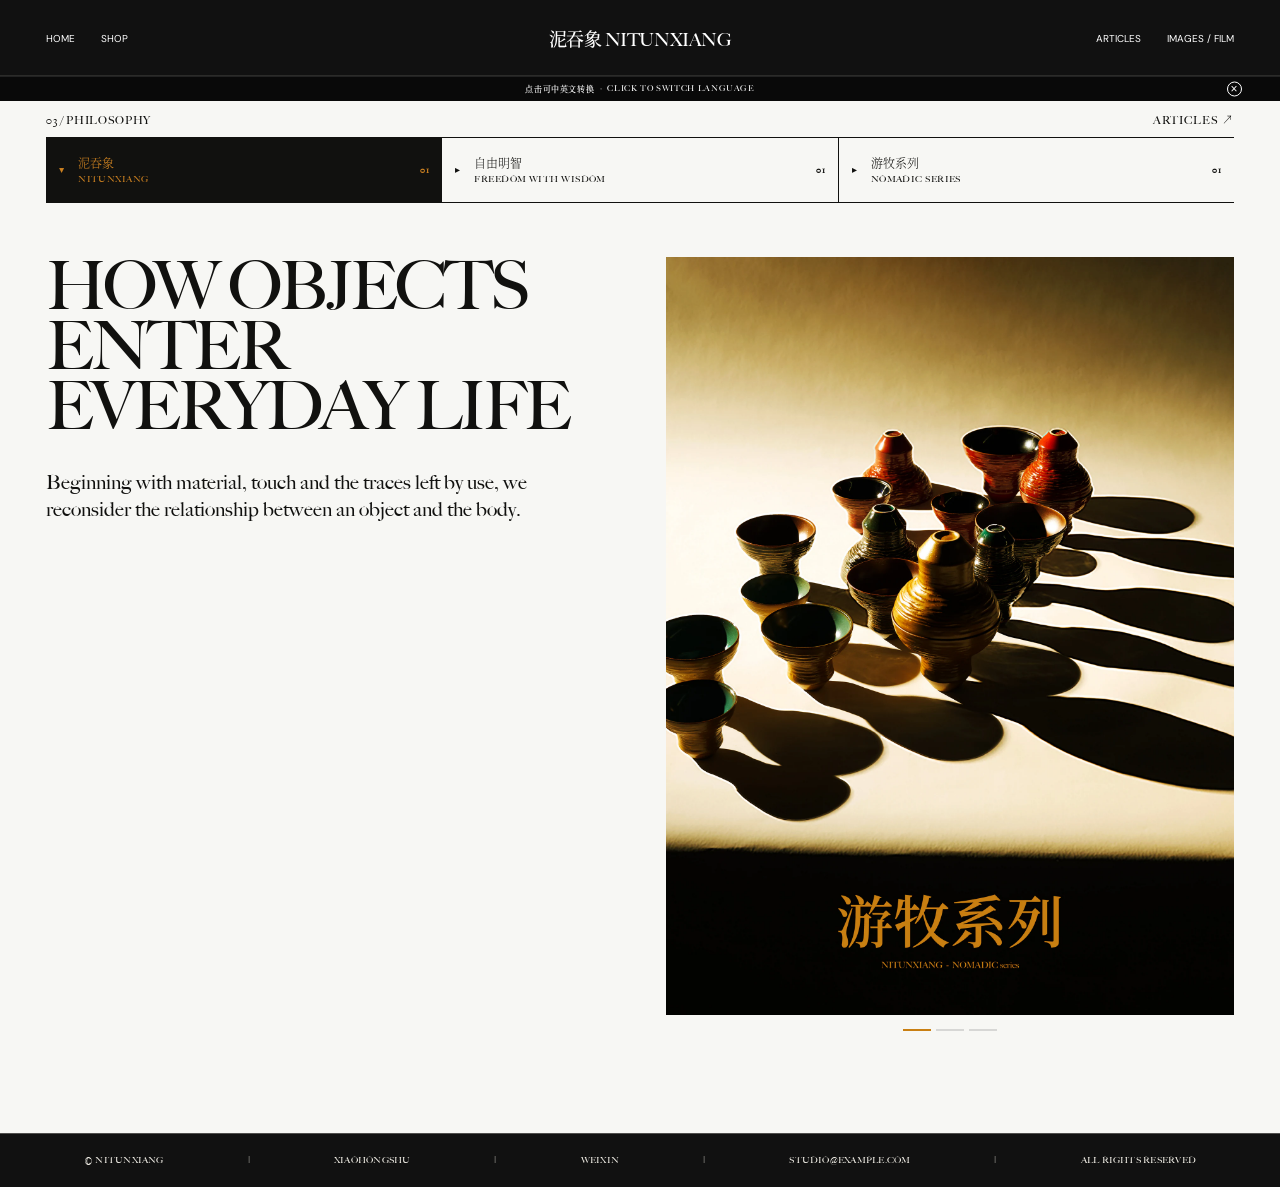
==== article-detail.html @ 3368103d "Restore mobile article content margins" ====
<!doctype html>
<html lang="en">
<head>
  <meta charset="utf-8">
  <meta name="viewport" content="width=device-width, initial-scale=1">
  <title>HOW OBJECTS ENTER EVERYDAY LIFE — NITUNXIANG</title>
  <link rel="stylesheet" href="editorial-pages.css?v=28">
  <link rel="stylesheet" href="brand-theme.css?v=70">
  <link rel="stylesheet" href="article-detail.css?v=40">
  <link rel="stylesheet" href="article-detail-editor.css?v=2">
  <link rel="stylesheet" href="brand-cursor.css?v=3">
  <link rel="stylesheet" href="public-site.css?v=6" />
</head>
<body class="editorial-page article-detail-page">
  <header class="editorial-header">
    <nav><a href="index.html">Home</a><a href="catalog.html">Shop</a><a class="mobile-articles-return" href="articles.html"><i aria-hidden="true">↖</i><span>Articles</span></a></nav>
    <a class="editorial-logo" href="index.html">泥吞象 NITUNXIANG</a>
    <nav class="header-right"><a class="active" href="articles.html">Articles</a><a href="media.html">Images / Film</a></nav>
  </header>

  <main>
    <article class="detail-article">
      <header class="detail-hero">
        <div class="detail-hierarchy"><span data-article-editable="hierarchy" data-bi-en="03 / PHILOSOPHY" data-bi-zh="03 / 品牌哲学">03 / PHILOSOPHY</span><a class="detail-articles-link" href="articles.html"><span>ARTICLES</span><i aria-hidden="true">↗</i></a></div>
        <nav class="detail-categories" aria-label="文章栏目">
          <a class="detail-category-link" data-detail-category="nitunxiang" href="articles.html?category=nitunxiang"><span>泥吞象</span><i>NITUNXIANG</i><b>01</b></a>
          <a class="detail-category-link" data-detail-category="freedom" href="articles.html?category=freedom"><span>自由明智</span><i>FREEDOM WITH WISDOM</i><b>01</b></a>
          <a class="detail-category-link" data-detail-category="nomadic" href="articles.html?category=nomadic"><span>游牧系列</span><i>NOMADIC SERIES</i><b>01</b></a>
        </nav>
        <div class="detail-category-results" data-detail-category-results hidden></div>
        <div class="detail-title-block">
          <h1 data-article-title data-article-editable="title" data-bi-en="HOW OBJECTS ENTER EVERYDAY LIFE" data-bi-zh="器物如何进入日常">HOW OBJECTS ENTER EVERYDAY LIFE</h1>
          <div class="detail-introduction">
            <p data-article-dek data-article-editable="summary" data-bi-en="An inquiry into material, touch and the quiet relationship between an object and the body." data-bi-zh="从材料、触感与使用留下的痕迹出发，重新理解器物与身体之间安静而持久的关系。">An inquiry into material, touch and the quiet relationship between an object and the body.</p>
          </div>
        </div>
        <figure class="detail-cover is-loading" data-article-gallery>
          <div class="detail-gallery-viewport">
            <div class="detail-gallery-track">
              <img data-gallery-slide src="assets/catalog/product-1.webp" alt="泥吞象作品图一">
              <img data-gallery-slide src="assets/catalog/product-2.webp" alt="泥吞象作品图二">
              <img data-gallery-slide src="assets/catalog/product-3.webp" alt="泥吞象作品图三">
            </div>
          </div>
          <figcaption><div class="gallery-edit-actions"><button class="gallery-replace" type="button" data-gallery-replace data-bi-en="REPLACE IMAGE" data-bi-zh="替换图片">REPLACE IMAGE</button><button class="gallery-save" type="button" data-gallery-save disabled>SAVE IMAGE</button></div><div class="gallery-pagination" aria-label="图片切换"><button class="is-active" type="button" data-gallery-index="0" aria-label="第 1 张"></button><button type="button" data-gallery-index="1" aria-label="第 2 张"></button><button type="button" data-gallery-index="2" aria-label="第 3 张"></button></div></figcaption>
          <input class="gallery-picker" type="file" accept="image/*" data-gallery-picker>
        </figure>
      </header>
    </article>
  </main>
  <div class="detail-footer-spacer" aria-hidden="true" style="display:block;width:100%;height:80px;min-height:80px;flex:0 0 80px;background:var(--paper,#f7f7f4)"></div>
  <footer class="site-footer" id="contact"><div class="footer-bottom footer-bar"><span>© NITUNXIANG</span><i aria-hidden="true">|</i><a href="#">Xiaohongshu</a><i aria-hidden="true">|</i><a href="#">Weixin</a><i aria-hidden="true">|</i><a href="mailto:studio@example.com">studio@example.com</a><i aria-hidden="true">|</i><span>ALL RIGHTS RESERVED</span></div></footer>
  <div class="ntx-custom-cursor" aria-hidden="true"><img src="assets/ntx-logo-pointer.svg" alt=""></div>
  <script src="article-data.js?v=6"></script><script src="article-detail.js?v=22"></script><script src="article-detail-editor.js?v=17"></script><script src="content-bilingual.js?v=4"></script><script src="mobile-nav-feedback.js?v=3"></script>
  <script src="brand-cursor.js?v=2"></script>
  <script src="global-footer.js?v=1"></script>
</body>
</html>
---- editorial-pages.css ----
@import url('https://fonts.googleapis.com/css2?family=DM+Sans:wght@300;400;500&family=Instrument+Serif:ital@0;1&display=swap');
@font-face{font-family:"Adobe Caslon Pro Local";src:url("assets/fonts/ACaslonPro-Regular.otf") format("opentype");font-weight:400;font-display:swap}
:root{--ink:#11110f;--paper:#f1efe9;--line:rgba(17,17,15,.22);--pad:clamp(20px,4vw,68px)}
*{box-sizing:border-box}html{scroll-behavior:smooth}body{margin:0;background:var(--paper);color:var(--ink);font-family:"DM Sans",Arial,"PingFang SC",sans-serif;font-size:12px;font-weight:300}a{color:inherit;text-decoration:none}img,video{display:block;width:100%;height:100%;object-fit:cover}
.editorial-header{height:82px;padding:0 var(--pad);display:grid;grid-template-columns:1fr auto 1fr;align-items:center;border-bottom:1px solid var(--line);position:sticky;top:0;z-index:20;background:rgba(241,239,233,.94);backdrop-filter:blur(12px)}.editorial-header nav{display:flex;gap:25px;text-transform:uppercase;font-size:10px}.editorial-logo{font-size:18px;font-weight:500;letter-spacing:-.04em}.header-right{justify-self:end}.editorial-header .active{border-bottom:1px solid;padding-bottom:4px}
.page-intro{padding:90px var(--pad) 80px;display:grid;grid-template-columns:1fr 3fr 1fr;align-items:end;border-bottom:1px solid var(--line)}.page-intro .index,.page-intro .note{text-transform:uppercase;font-size:9px;line-height:1.6}.page-intro h1{font-family:"Adobe Caslon Pro Local","Instrument Serif",serif;font-size:clamp(72px,12vw,190px);font-weight:400;letter-spacing:-.055em;line-height:.72;margin:0;text-align:center}.page-intro .note{text-align:right}
.article-feature{padding:70px var(--pad) 120px;display:grid;grid-template-columns:1.55fr .75fr;gap:clamp(35px,7vw,120px);align-items:start}.article-feature figure{margin:0;aspect-ratio:1.35;overflow:hidden}.article-feature img{filter:saturate(.72)}.feature-copy{padding-top:8vh}.article-meta,.story-meta{display:flex;justify-content:space-between;text-transform:uppercase;font-size:9px;border-top:1px solid;padding-top:12px}.feature-copy h2,.story-copy h2{font-family:"Instrument Serif",Georgia,serif;font-size:clamp(44px,5vw,80px);font-weight:400;line-height:.9;letter-spacing:-.035em;margin:55px 0 30px}.feature-copy>p,.story-copy>p{font-size:14px;line-height:1.85;color:#55534e}.read-link{display:inline-block;margin-top:30px;text-transform:uppercase;font-size:9px;border-bottom:1px solid;padding-bottom:6px}.article-list{padding:0 var(--pad) 150px}.story{display:grid;grid-template-columns:.8fr 1.2fr;gap:clamp(30px,8vw,140px);padding:70px 0;border-top:1px solid var(--line)}.story:nth-child(even){grid-template-columns:1.2fr .8fr}.story:nth-child(even) figure{order:2}.story figure{margin:0;aspect-ratio:4/3;overflow:hidden}.story-copy{align-self:center}.story-copy h2{font-size:clamp(38px,4vw,66px);margin:38px 0 22px}
.media-intro{padding-bottom:60px}.media-toolbar{padding:18px var(--pad);display:flex;justify-content:space-between;border-bottom:1px solid var(--line);text-transform:uppercase;font-size:9px}.media-grid{padding:45px var(--pad) 130px;display:grid;grid-template-columns:repeat(4,1fr);gap:60px 16px}.media-card{margin:0}.media-frame{aspect-ratio:3/4;background:#d9d6ce;overflow:hidden;position:relative}.media-card img,.media-card video{transition:transform .7s,filter .5s}.media-card:hover img,.media-card:hover video{transform:scale(1.015)}.media-card figcaption{display:flex;justify-content:space-between;padding-top:10px;text-transform:uppercase;font-size:9px}.video-tag{position:absolute;top:10px;right:10px;background:rgba(241,239,233,.9);padding:6px 8px;font-size:8px;text-transform:uppercase;pointer-events:none}
.editorial-footer{border-top:1px solid var(--line);padding:28px var(--pad);display:grid;grid-template-columns:1fr auto 1fr;text-transform:uppercase;font-size:9px}.editorial-footer span:last-child{text-align:right}
@media(max-width:850px){.editorial-header{height:68px;grid-template-columns:1fr auto}.editorial-header nav:first-child{display:none}.editorial-logo{grid-column:1}.header-right{grid-column:2;gap:14px!important}.page-intro{padding-top:65px;grid-template-columns:1fr}.page-intro h1{text-align:left;font-size:22vw;margin:45px 0}.page-intro .note{text-align:left}.article-feature,.story,.story:nth-child(even){grid-template-columns:1fr}.article-feature{padding-top:35px}.feature-copy{padding-top:10px}.story:nth-child(even) figure{order:0}.media-grid{grid-template-columns:repeat(2,1fr);gap:42px 12px}.editorial-footer{grid-template-columns:1fr 1fr}.editorial-footer a{display:none}}
@media(max-width:520px){.header-right a:first-child{display:none}.media-grid{grid-template-columns:1fr 1fr}.article-feature figure,.story figure{aspect-ratio:3/4}.page-intro{padding-bottom:45px}}

/* ARTICLES archive: date / portrait image / article information. */
.articles-page .page-intro{padding-top:85px;padding-bottom:97px;align-items:center}
.articles-page .page-intro{border-bottom:0!important}
.articles-page .page-intro h1{transform:none}
@media(min-width:761px){.articles-page .page-intro>*{transform:translateY(-12px)}}
.articles-page .article-archive{padding:0 var(--pad) 140px}
.articles-page .article-categories{display:grid;grid-template-columns:repeat(3,minmax(0,1fr));gap:1px;margin:0;border-top:1px solid var(--ink);border-bottom:1px solid var(--ink);background:var(--ink)}
.articles-page .category-tab{position:relative;min-height:64px;padding:9px 12px 9px 32px;border:0;background:var(--paper);color:var(--ink);display:grid;grid-template-columns:minmax(0,1fr) auto;grid-template-rows:auto auto;align-content:center;gap:4px 10px;text-align:left;cursor:pointer;transition:background .32s cubic-bezier(.2,.75,.2,1),color .24s ease;font-family:"NTX Source Han","DM Sans","PingFang SC",sans-serif}
.articles-page .category-tab:before{content:"▸";position:absolute;left:13px;top:50%;font:400 9px/1 Arial,sans-serif;transform:translateY(-50%);transition:transform .22s ease}
.articles-page .category-tab span{grid-column:1;grid-row:1;font-size:12px;font-weight:400;white-space:nowrap}
.articles-page .category-tab i{grid-column:1;grid-row:2;font:400 8px/1.2 "DM Sans",sans-serif;font-style:normal;letter-spacing:.05em;text-align:left}
.articles-page .category-tab b{grid-column:2;grid-row:1/3;align-self:center;font:400 8px/1 "DM Sans",sans-serif;letter-spacing:.08em}
.articles-page .category-tab:hover,.articles-page .category-tab:focus-visible{color:#c97f12}
.articles-page .category-tab.is-active{background:var(--ink);color:#c97f12}
.articles-page .category-tab.is-active:before{transform:translateY(-50%) rotate(90deg)}
.articles-page .nomadic-subcategories{display:grid;grid-template-columns:repeat(3,minmax(0,1fr));gap:1px;border-bottom:1px solid var(--ink);background:var(--ink)}
.articles-page .nomadic-subcategories[hidden]{display:none}
.articles-page .nomadic-subcategories button{min-height:38px;padding:0 12px;border:0;background:var(--paper);color:var(--ink);font:400 10px/1.2 "NTX Source Han","PingFang SC",serif;cursor:pointer;transition:background .32s cubic-bezier(.2,.75,.2,1),color .24s ease}
.articles-page .nomadic-subcategories button:hover{color:#c97f12}
.articles-page .nomadic-subcategories button.is-active{background:var(--ink);color:#c97f12}
.articles-page .category-tab:focus-visible{outline:1px solid #c97f12;outline-offset:-3px}
.articles-page .category-results>[hidden]{display:none!important}
.articles-page .category-results{transition:opacity .28s ease,transform .32s cubic-bezier(.2,.75,.2,1)}
.articles-page .category-results.is-switching{opacity:0;transform:none}
.articles-page .article-month+.article-month{margin-top:48px}
.articles-page .month-heading{display:flex;align-items:flex-end;height:52px;border-bottom:2px solid var(--ink)}
.articles-page .month-heading h2{min-width:142px;margin:0;padding:11px 16px 10px;background:var(--ink);color:var(--paper);font:400 11px/1 "DM Sans","PingFang SC",sans-serif;letter-spacing:.08em;text-transform:uppercase}
.articles-page .article-row{display:grid;grid-template-columns:54px minmax(130px,180px) minmax(0,1fr) 28px;gap:clamp(22px,3vw,48px);align-items:start;padding:28px 0;border-top:0;border-bottom:1px solid var(--line)}
.articles-page .article-row:nth-child(even){grid-template-columns:54px minmax(130px,180px) minmax(0,1fr) 28px}
.articles-page .article-row:nth-child(even) figure{order:initial}
.articles-page .article-date{padding-top:4px;text-align:center;text-transform:uppercase}
.articles-page .article-date span{display:block;margin-bottom:4px;font-size:8px;letter-spacing:.1em}
.articles-page .article-date strong{font-family:"NTX Big Caslon","NTX Source Han",Georgia,serif;font-size:38px;font-weight:400;line-height:.9}
.articles-page .article-row figure{margin:0;width:100%;aspect-ratio:3/4;overflow:hidden;background:#dedbd3}
.articles-page .article-row img{filter:none;transition:transform .6s ease}
.articles-page .article-row:hover img{transform:scale(1.015)}
.articles-page .story-copy{align-self:start;padding-top:3px}
.articles-page .story-meta{justify-content:flex-start;gap:18px;padding:0;border:0;color:#6e6c66}
.articles-page .story-copy h2{margin:12px 0 10px;font-size:clamp(28px,3.35vw,52px);line-height:.9;white-space:nowrap;overflow:hidden;text-overflow:ellipsis}
.articles-page .story-copy h2[data-bi-language="zh"],.articles-page .story-copy h2[lang="zh-CN"]{line-height:1.1;padding:.12em 0 .08em}
.articles-page .story-copy>p{max-width:720px;margin:0;color:#55534e;font-size:12px;line-height:1.55;display:-webkit-box;-webkit-box-orient:vertical;-webkit-line-clamp:2;overflow:hidden}
.articles-page .article-tags{display:flex;flex-wrap:wrap;gap:6px;margin-top:16px}
.articles-page .article-tags span{padding:5px 8px 4px;border:1px solid var(--line);font-size:8px;line-height:1;text-transform:uppercase}
.articles-page .row-arrow{font-size:25px;font-weight:300;line-height:1;color:var(--ink);transition:transform .25s,color .25s}
.articles-page .article-row:hover .row-arrow{color:#c97f12;transform:translate(3px,-3px)}
@media(max-width:850px){
  .articles-page .article-archive{padding:0 0 90px}
  .articles-page .article-categories{grid-template-columns:repeat(3,minmax(0,1fr))}
  .articles-page .category-tab{min-height:66px;padding:8px 7px 8px 24px;grid-template-columns:minmax(0,1fr) auto;grid-template-rows:auto auto;gap:4px 5px}
  .articles-page .category-tab:before{left:10px}
  .articles-page .category-tab span{font-size:11px}
  .articles-page .category-tab i{font-size:7px;white-space:normal}
  .articles-page .nomadic-subcategories button{min-height:40px;padding:0 5px;font-size:9px;-webkit-tap-highlight-color:transparent;touch-action:manipulation}
  .articles-page .article-month+.article-month{margin-top:36px}
  .articles-page .month-heading{height:46px}
  .articles-page .month-heading h2{min-width:116px;padding-left:12px}
  .articles-page .article-row,.articles-page .article-row:nth-child(even){grid-template-columns:42px minmax(0,1fr) 24px;gap:14px;padding:22px 0}
  .articles-page .article-date{grid-column:1;grid-row:1/3}
  .articles-page .article-date strong{font-size:31px}
  .articles-page .article-row figure,.articles-page .article-row:nth-child(even) figure{grid-column:2;grid-row:1;order:initial;aspect-ratio:3/4}
  .articles-page .story-copy{grid-column:2;grid-row:2;padding-top:0}
  .articles-page .row-arrow{grid-column:3;grid-row:1;font-size:22px}
  .articles-page .story-copy h2{white-space:normal;font-size:clamp(29px,9vw,48px);margin-top:12px}
  .articles-page .story-copy>p{-webkit-line-clamp:3}
}
@media(max-width:760px){.articles-page .page-intro{padding-bottom:42px!important}.articles-page .page-intro h1{transform:translateY(-6px)}}
@media(max-width:760px){
  .articles-page .article-archive{transform:translateY(-1px)}
  .articles-page .article-categories{width:auto;margin-left:3px;margin-right:3px;gap:0;background:transparent}
  .articles-page .nomadic-subcategories{width:auto;margin-left:3px;margin-right:3px;gap:0;background:transparent}
  .articles-page .nomadic-subcategories button+button{border-left:1px solid var(--ink)}
  .articles-page .category-tab+.category-tab{border-left:1px solid var(--ink)}
  .articles-page .category-tab{-webkit-tap-highlight-color:transparent;touch-action:manipulation}
  .articles-page .category-results,.articles-page .category-results.is-switching{opacity:1;transform:none;transition:none}
}
@media(prefers-reduced-motion:reduce){.articles-page .category-results{transition:none}.articles-page .category-results.is-switching{transform:none}}
.articles-page :is(.story-copy h2,.story-copy>p,.story-meta span,.article-tags span){white-space:pre-line}
.articles-page .article-list-gallery{position:relative}.articles-page .list-gallery-viewport{width:100%;height:100%;overflow:hidden}.articles-page .list-gallery-track{display:flex;width:100%;height:100%;transition:transform .5s cubic-bezier(.2,.72,.2,1)}.articles-page .list-gallery-track img{flex:0 0 100%;width:100%;height:100%;object-fit:cover;transform:none!important}.articles-page .article-row:hover .list-gallery-track img{transform:none!important}.articles-page .list-gallery-controls{position:absolute;z-index:3;right:0;bottom:0;left:0;display:grid;grid-template-columns:1fr auto 1fr;align-items:center;padding:22px 9px 8px;background:linear-gradient(transparent,rgba(0,0,0,.42));color:#fff;font:8px/1 Arial,sans-serif}.articles-page .list-gallery-controls>button{justify-self:start;padding:0;border:0;background:none;color:#fff;font:inherit}.articles-page .list-gallery-controls>span{justify-self:end}.articles-page .list-gallery-controls>div{display:flex;gap:4px}.articles-page .list-gallery-controls>div button{position:relative;width:20px;height:12px;padding:0;border:0;background:none;color:rgba(255,255,255,.5)}.articles-page .list-gallery-controls>div button:after{content:"";position:absolute;left:0;right:0;top:50%;border-top:1px solid currentColor}.articles-page .list-gallery-controls>div button.is-active{color:#c97f12}.articles-page .list-gallery-controls>div button.is-active:after{border-top-width:2px}
@media(min-width:851px){.articles-page .list-gallery-controls>button,.articles-page .list-gallery-controls>span{display:none}.articles-page .list-gallery-controls>div{grid-column:2;justify-self:center}.articles-page .list-gallery-controls>div button{color:rgba(255,255,255,.55)}.articles-page .list-gallery-controls>div button.is-active{color:#c97f12}}
@media(max-width:850px){.articles-page .list-gallery-viewport{overflow-x:auto;overflow-y:hidden;scroll-snap-type:x mandatory;scrollbar-width:none;-webkit-overflow-scrolling:touch}.articles-page .list-gallery-viewport::-webkit-scrollbar{display:none}.articles-page .list-gallery-track{transition:none}.articles-page .list-gallery-track img{scroll-snap-align:start}}
---- brand-theme.css ----
@import url('https://fonts.googleapis.com/css2?family=DM+Sans:wght@300;400;500&display=swap');
@font-face{font-family:"NTX Source Han";src:local("Source Han Serif SC"),local("Noto Serif CJK SC"),local("Songti SC"),local("SimSun");font-weight:200 900;font-style:normal;font-display:swap;unicode-range:U+2E80-2EFF,U+3000-303F,U+31C0-31EF,U+3400-4DBF,U+4E00-9FFF,U+F900-FAFF,U+FE30-FE4F,U+FF00-FFEF}
@font-face{font-family:"NTX Big Caslon";src:url("assets/fonts/Big-Caslon-Medium.ttf") format("truetype");font-weight:200 500;font-style:normal;font-display:swap}
@font-face{font-family:"NTX Big Caslon";src:url("assets/fonts/Big-Caslon-Black.ttf") format("truetype");font-weight:600 900;font-style:normal;font-display:swap}
@font-face{font-family:"NTX Big Caslon";src:url("assets/fonts/Big-Caslon-Black-Italic.ttf") format("truetype");font-weight:600 900;font-style:italic;font-display:swap}
:root{--brand:#c97f12;--paper:#f7f7f4;--ink:#11110f;--quiet:#85847f;--line:rgba(17,17,15,.18);--pad:clamp(20px,3.6vw,58px)}
html.state-loading body{visibility:hidden}
body,button,input,textarea,select{font-family:"DM Sans","NTX Source Han",Arial,sans-serif}
::selection{background:var(--brand);color:#fff}

/* Shared typography */
.home-page .manifesto-copy,.home-page .section-head h2,.home-page .about-copy h2,.home-page .journal-item h3,.home-page .footer-top>a,.catalog-page .catalog-title h1,.catalog-page .quick-view h2,.detail-page .related-head h2,.editorial-page .page-intro h1,.editorial-page .feature-copy h2,.editorial-page .story-copy h2{font-family:"NTX Big Caslon","NTX Source Han",Georgia,serif}
.detail-page .product-detail h1,.detail-page .product-spec,.detail-page .product-notes p,.detail-page .child-manage-item strong,.detail-page .child-manage-item small{font-family:"NTX Source Han","DM Sans",Arial,sans-serif}

/* Shared black navigation */
.home-page .site-header,.catalog-page .catalog-header,.detail-page .product-header,.editorial-header{background:#111;color:#fff;border-bottom:1px solid #2b2b29}
.home-page .site-header a,.catalog-page .catalog-header a,.detail-page .product-header a,.editorial-header a{transition:color .22s ease}
.home-page .site-header a:hover,.catalog-page .catalog-header a:hover,.detail-page .product-header a:hover,.editorial-header a:hover{color:var(--brand)}
.home-page .brand,.catalog-page .catalog-brand,.detail-page .product-brand,.editorial-logo{color:#fff;font-family:"NTX Big Caslon","NTX Source Han",serif;font-weight:500;letter-spacing:-.025em}
.catalog-page .catalog-header nav a,.detail-page .product-header nav a,.editorial-header nav a,.home-page .header-tools a{position:relative}
.catalog-page .catalog-header nav a:after,.detail-page .product-header nav a:after,.editorial-header nav a:after,.home-page .header-tools a:after{content:"";position:absolute;left:0;bottom:-6px;width:0;border-bottom:1px solid var(--brand);transition:width .25s ease}
.catalog-page .catalog-header nav a:hover:after,.detail-page .product-header nav a:hover:after,.editorial-header nav a:hover:after,.home-page .header-tools a:hover:after{width:100%}

/* Home: quiet three-part header */
.home-page .site-header{grid-template-columns:1fr auto 1fr;isolation:isolate}
.home-page .brand{position:absolute;left:50%;transform:translateX(-50%);font-size:18px;white-space:nowrap}
.home-page .menu-toggle{display:flex;grid-column:1;grid-row:1;justify-self:start;align-items:center;gap:11px;width:auto;height:18px;padding:0;border:0;background:transparent;color:#fff;text-transform:uppercase;font-size:10px;line-height:18px;cursor:pointer;z-index:3}
.home-page .menu-label{display:flex;align-items:center;height:18px}.home-page .menu-icon{display:block;width:18px;height:18px;position:relative}.home-page .menu-icon i{position:absolute;left:0;width:18px;border-top:1px solid currentColor;transition:transform .3s,top .3s}.home-page .menu-icon i:first-child{top:5.5px}.home-page .menu-icon i:last-child{top:11.5px}.home-page .menu-toggle[aria-expanded="true"] .menu-icon i:first-child{top:8.5px;transform:rotate(45deg)}.home-page .menu-toggle[aria-expanded="true"] .menu-icon i:last-child{top:8.5px;transform:rotate(-45deg)}
.home-page .header-tools{grid-column:3;grid-row:1;justify-self:end;display:flex;text-transform:uppercase;font-size:9px;z-index:3}.home-page .edition{display:none}
.home-page .main-nav{position:absolute;z-index:2;top:3px;bottom:0;left:calc(var(--pad) + 67.5px);right:calc(50% + clamp(120px,12vw,180px));display:flex;flex-direction:row;align-items:center;gap:clamp(14px,1.45vw,24px);padding:1px 0 0;background:transparent;box-shadow:none;transform:translateX(-14px);opacity:0;visibility:hidden;pointer-events:none;overflow:hidden;white-space:nowrap;transition:opacity .24s ease,transform .3s cubic-bezier(.2,.7,.2,1),visibility 0s linear .3s;mix-blend-mode:normal}
.home-page .main-nav.is-open{transform:translateX(0);opacity:1;visibility:visible;pointer-events:auto;transition:opacity .24s ease,transform .3s cubic-bezier(.2,.7,.2,1),visibility 0s}
.home-page .main-nav a{display:flex;align-items:center;height:18px;min-height:0;padding:0;border:0;color:#fff;font-family:"DM Sans",Arial,sans-serif;font-size:10px;font-weight:400;line-height:18px;letter-spacing:.02em;text-transform:uppercase;transition:color .2s}.home-page .main-nav a:before,.home-page .main-nav a:after{display:none}.home-page .main-nav a:hover{color:var(--brand)}
.home-page .nav-mobile-zh,.home-page .nav-mobile-en{display:none}

/* Home imagery and editorial rhythm */
.home-page .hero{background:#e9e5dc}.home-page .hero-media{background-image:none;background-position:center;background-size:cover}.home-page .hero-media>.carousel-slide{background-position:center;background-size:cover}.home-page .hero-shade{background:linear-gradient(0deg,rgba(0,0,0,.32),transparent 48%)}
.home-page .hero h1{font-family:"NTX Big Caslon","NTX Source Han",serif;letter-spacing:-.045em}.home-page .hero-copy>p,.home-page .hero-kicker,.home-page .hero-index{letter-spacing:.08em}.home-page .hero .text-link{border-color:rgba(255,255,255,.7)}
.home-page .eyebrow{color:var(--ink)}.home-page .manifesto{background:var(--paper);border-top:1px solid var(--line)}.home-page .works{background:var(--paper)}.home-page .look img{filter:none}.home-page .section-head h2{color:var(--ink)}.home-page .collection-link{border-color:var(--line)}
.home-page .about{background:#111}.home-page .site-footer{background:#111;color:#f3f0e8}.home-page .footer-grid div>span{color:#777}

/* Catalog: merchandise stays neutral */
.catalog-page{background:var(--paper)}.catalog-page .catalog-brand{font-size:18px}.catalog-page .catalog-title{height:190px;border-bottom:1px solid var(--line)}.catalog-page .catalog-title h1{color:var(--ink)}.catalog-page .catalog-toolbar{padding-top:18px;border-bottom:1px solid var(--line)}
.catalog-page .categories button.active,.catalog-page .pagination button.active{color:var(--ink)}.catalog-page .categories button.active:after{border-color:var(--ink)}.catalog-page .product-number{background:rgba(247,247,244,.92);color:var(--ink)}.catalog-page .product-card:hover .product-info h2{color:var(--ink)}.catalog-page .product-image:after{display:none}.catalog-page .catalog-footer{background:#111;color:#fff;border-top:1px solid #2b2b29}

/* Product detail: typography and objects first */
.detail-page{background:var(--paper)}.detail-page .product-brand{font-size:17px}.detail-page .product-crumb{background:var(--paper);color:var(--ink);border-bottom:1px solid var(--line)}.detail-page .page-number,.detail-page .gallery-index{color:var(--ink)}.detail-page .product-title-row{border-bottom:1px solid var(--line);padding-bottom:18px}.detail-page .purchase-block{border-top:0}.detail-page .add-bag,.detail-page .add-bag:hover,.detail-page .add-bag.added{background:#111;color:#fff}.detail-page .thumb-button.active,.detail-page .variant-chip.active{border-color:#111}.detail-page .variant-chip.active{background:#111;color:#fff;box-shadow:none}.detail-page .product-notes details:first-child,.detail-page .related{border-top:1px solid var(--line)}.detail-page .product-footer{background:#111;color:#fff;border-top:1px solid #2b2b29}
.detail-page button,.detail-page input,.detail-page textarea,.detail-page select,.detail-page .variant-editor{font-family:"DM Sans","NTX Source Han",Arial,sans-serif}.detail-page .product-notes summary{font-family:"DM Sans","NTX Source Han",Arial,sans-serif}

/* Editorial pages */
.editorial-page{background:var(--paper)}.editorial-page .page-intro{background:var(--paper);color:var(--ink);border:0;border-bottom:1px solid var(--line)}.editorial-page .page-intro h1{color:var(--ink)}.editorial-page .article-feature,.editorial-page .article-list,.editorial-page .media-grid{background:var(--paper)}.editorial-page .article-meta,.editorial-page .story-meta,.editorial-page .read-link,.editorial-page .media-toolbar{border-color:var(--line)}.editorial-page .media-card:nth-child(4n+1) .media-frame{box-shadow:none}.editorial-page .active,.editorial-page .article-meta span:first-child,.editorial-page .story-meta span:first-child,.editorial-page .media-card figcaption span:first-child{color:var(--ink)}.editorial-footer{background:#111;color:#fff;border-top:1px solid #2b2b29}

@media(max-width:760px){.home-page .site-header{padding-left:23px;padding-right:23px}.home-page .brand{font-size:13px}.home-page .menu-toggle,.home-page .header-tools{position:relative;top:2px;font-family:"DM Sans",sans-serif;font-weight:500}.home-page .menu-toggle{align-self:center}.home-page .main-nav{position:fixed;z-index:18;inset:64px 0 auto 0;width:auto;padding:15px 23px 18px;background:#111;border-top:1px solid #2b2b29;border-bottom:1px solid #2b2b29;display:flex;flex-direction:column;align-items:stretch;gap:0;transform:translateY(-115%);opacity:0;visibility:hidden;pointer-events:none}.home-page .main-nav.is-open{transform:none;opacity:1;visibility:visible;pointer-events:auto}.home-page .main-nav a{width:100%;height:38px;justify-content:flex-start;border-bottom:1px solid rgba(255,255,255,.14);font-size:10px;line-height:38px}.home-page .main-nav a:last-child{border-bottom:0}.home-page .header-tools{align-self:center;display:flex;align-items:center;height:18px;font-size:10px;line-height:18px}.home-page .header-tools a{display:flex;align-items:center;gap:4px;height:18px;line-height:18px}.home-page .header-tools a>span{position:relative}.home-page .header-tools a>span:before{content:"";position:absolute;left:0;right:0;top:0;border-top:1px solid #fff}.home-page .header-tools a>i{font-style:normal}.home-page .hero-media>.carousel-slide{background-size:cover}.catalog-page .catalog-title{height:auto;min-height:170px;padding-top:40px;padding-bottom:30px}}

/* Shop / Catalog 手机端展开菜单与基因页统一为纯黑。 */
@media(max-width:760px){.catalog-page .catalog-header .nav-left{background:#111;color:#fff;border-bottom-color:#2b2b29}.catalog-page .catalog-header .nav-left a:hover,.catalog-page .catalog-header .nav-left a:focus-visible,.catalog-page .catalog-header .nav-left a:active{color:#c97f12}}

/* 电脑端导航以主页为统一基准；手机端保持各自既有布局。 */
@media(min-width:761px){.catalog-page .catalog-header,.detail-page .product-header{height:76px}.catalog-page .catalog-brand,.detail-page .product-brand{font-family:"NTX Big Caslon","NTX Source Han",serif;font-size:18px;font-weight:500;line-height:normal;letter-spacing:-.025em}}

/* 所有主要页面的手机导航使用同一套完整点击反馈。 */
@media(max-width:760px){.site-header a,.catalog-header a,.product-header a,.editorial-header a{position:relative;transition:color .2s ease}.site-header a:after,.catalog-header a:after,.product-header a:after,.editorial-header a:after{content:"";position:absolute;left:0;bottom:-4px;width:0;border-bottom:1px solid #c97f12;transition:width .2s ease}.site-header a:hover,.site-header a:focus-visible,.site-header a:active,.site-header a.is-nav-activating,.catalog-header a:hover,.catalog-header a:focus-visible,.catalog-header a:active,.catalog-header a.is-nav-activating,.product-header a:hover,.product-header a:focus-visible,.product-header a:active,.product-header a.is-nav-activating,.editorial-header a:hover,.editorial-header a:focus-visible,.editorial-header a:active,.editorial-header a.is-nav-activating{color:#c97f12}.site-header a:hover:after,.site-header a:focus-visible:after,.site-header a:active:after,.site-header a.is-nav-activating:after,.catalog-header a:hover:after,.catalog-header a:focus-visible:after,.catalog-header a:active:after,.catalog-header a.is-nav-activating:after,.product-header a:hover:after,.product-header a:focus-visible:after,.product-header a:active:after,.product-header a.is-nav-activating:after,.editorial-header a:hover:after,.editorial-header a:focus-visible:after,.editorial-header a:active:after,.editorial-header a.is-nav-activating:after{width:100%}}

/* Desktop header master grid: every page shares Catalog's 76px bar, edge grid and type metrics. */
@media(min-width:761px){
  .home-page .brand{
    position:absolute;left:50%;top:50%;transform:translate(-50%,-50%);
    margin:0;white-space:nowrap;font-family:"NTX Big Caslon","NTX Source Han",serif;
    font-size:18px;font-weight:500;line-height:normal;letter-spacing:-.025em;
  }
  .home-page .menu-toggle,.home-page .header-tools{
    align-self:center;height:18px;margin:0;
    font-family:"DM Sans","NTX Source Han",Arial,sans-serif;
    font-size:10px;font-weight:400;line-height:18px;letter-spacing:0;
    transform:translateY(2px);
  }
  .home-page .header-tools{display:flex;align-items:center}
  .home-page .header-tools a{display:flex;align-items:center;height:18px;gap:4px;line-height:18px}
  .home-page .header-tools a i{display:block;font-style:normal;line-height:18px}
  :is(.catalog-page .catalog-header,.detail-page .product-header,.editorial-page .editorial-header){
    width:100%;height:76px;padding-left:var(--pad);padding-right:var(--pad);
    grid-template-columns:1fr auto 1fr;align-items:center;
  }
  :is(.catalog-page .catalog-brand,.detail-page .product-brand,.editorial-page .editorial-logo){
    position:absolute;left:50%;top:50%;transform:translate(-50%,-50%);
    margin:0;white-space:nowrap;font-family:"NTX Big Caslon","NTX Source Han",serif;
    font-size:18px;font-weight:500;line-height:normal;letter-spacing:-.025em;
  }
  :is(.catalog-page .catalog-header,.detail-page .product-header,.editorial-page .editorial-header) nav{
    display:flex;align-items:center;gap:clamp(16px,2vw,32px);
    font-family:"DM Sans","NTX Source Han",Arial,sans-serif;
    font-size:10px;font-weight:400;line-height:18px;letter-spacing:0;text-transform:uppercase;
  }
  :is(.catalog-page .catalog-header,.detail-page .product-header,.editorial-page .editorial-header) nav:first-of-type{grid-column:1;grid-row:1;justify-self:start}
  :is(.catalog-page .catalog-header,.detail-page .product-header,.editorial-page .editorial-header) nav:last-of-type{grid-column:3;grid-row:1;justify-self:end}
  :is(.catalog-page .catalog-header,.detail-page .product-header,.editorial-page .editorial-header) button{font:inherit;line-height:18px;letter-spacing:0}
}
@media(max-width:760px){:is(.site-header,.catalog-header,.product-header,.editorial-header) button{position:relative;transition:color .2s ease}:is(.site-header,.catalog-header,.product-header,.editorial-header) button:after{content:"";position:absolute;left:0;bottom:-4px;width:0;border-bottom:1px solid #c97f12;transition:width .2s ease}:is(.site-header,.catalog-header,.product-header,.editorial-header) button:hover,:is(.site-header,.catalog-header,.product-header,.editorial-header) button:focus-visible,:is(.site-header,.catalog-header,.product-header,.editorial-header) button:active{color:#c97f12}:is(.site-header,.catalog-header,.product-header,.editorial-header) button:hover:after,:is(.site-header,.catalog-header,.product-header,.editorial-header) button:focus-visible:after,:is(.site-header,.catalog-header,.product-header,.editorial-header) button:active:after{width:100%}}

/* Desktop editorial active item stays legible on the shared black navigation bar. */
@media(min-width:761px){
  .editorial-page .editorial-header a.active{display:flex;color:#fff;border-bottom:0;padding-bottom:0}
.editorial-page .editorial-header a.active:hover{color:var(--brand)}
}

/* ARTICLES header: optical centering for the small DM Sans navigation against the Caslon logo. */
.articles-page .editorial-header nav{transform:translateY(.5px)}

/* 主页手机导航的上方装饰线同步变为品牌色。 */
@media(max-width:760px){.home-page .menu-toggle:hover .menu-icon i,.home-page .menu-toggle:focus-visible .menu-icon i,.home-page .menu-toggle:active .menu-icon i{border-top-color:#c97f12}.home-page .header-tools a:hover>span:before,.home-page .header-tools a:focus-visible>span:before,.home-page .header-tools a:active>span:before,.home-page .header-tools a.is-nav-activating>span:before{border-top-color:#c97f12}}
@media(max-width:760px){.home-page .menu-toggle[aria-expanded="true"]{color:#c97f12}.home-page .menu-toggle[aria-expanded="true"] .menu-icon i{border-top-color:#c97f12}.home-page .menu-toggle[aria-expanded="true"]:after{width:100%}}
@media(max-width:760px){.home-page .menu-toggle:hover>span,.home-page .menu-toggle:focus-visible>span,.home-page .menu-toggle:active>span,.home-page .menu-toggle[aria-expanded="true"]>span{border-top-color:#c97f12}}
@media(max-width:760px){.home-page .menu-toggle:after{display:none!important}}


/* 手机端内页母版：以 Catalog 的导航、边距、字体和标题节奏为唯一基准。 */
@media(max-width:760px){
  :is(.catalog-page,.detail-page,.editorial-page){--pad:20px;background:#f7f7f4;color:#10100f}
  :is(.catalog-page .catalog-header,.detail-page .product-header,.editorial-page .editorial-header){position:sticky;top:0;z-index:20;width:100%;height:64px;padding:0 20px;display:grid;grid-template-columns:1fr auto 1fr;align-items:center;background:#111;color:#fff;border-bottom:1px solid #2b2b29;font-family:Arial,"PingFang SC",sans-serif;font-size:10px;font-weight:400;line-height:18px;text-transform:uppercase}
  :is(.catalog-page .catalog-brand,.detail-page .product-brand,.editorial-page .editorial-logo){position:absolute;left:50vw;top:22px;transform:translateX(-50%);height:19px;color:#fff;font-family:"NTX Big Caslon","NTX Source Han",serif;font-size:13px;font-weight:500;line-height:normal;letter-spacing:-.025em;white-space:nowrap}
  :is(.catalog-page .catalog-header,.detail-page .product-header,.editorial-page .editorial-header)>nav:first-of-type{grid-column:1;justify-self:start}
  :is(.catalog-page .catalog-header,.detail-page .product-header,.editorial-page .editorial-header)>nav:last-of-type{grid-column:3;justify-self:end}
  :is(.catalog-page .catalog-header,.detail-page .product-header,.editorial-page .editorial-header) nav{align-items:center;font-family:Arial,"PingFang SC",sans-serif;font-size:10px;font-weight:400;line-height:18px}
  .catalog-page main,.editorial-page main{padding-left:20px;padding-right:20px}
  .catalog-page .catalog-title{min-height:170px;padding:40px 0 30px}
  .catalog-page .catalog-title h1{font-size:20vw;font-weight:400;line-height:1}
  .editorial-page .page-intro{min-height:170px;padding:40px 0 30px;display:flex;align-items:center;justify-content:center;border-bottom:1px solid #d9d9d4}
  .editorial-page .page-intro h1{margin:0;text-align:center;font-family:"NTX Big Caslon","NTX Source Han",serif;font-size:20vw;font-weight:400;line-height:1;letter-spacing:-.05em}
  .editorial-page .page-intro .index,.editorial-page .page-intro .note{display:none}
  .editorial-page .article-feature,.editorial-page .article-list,.editorial-page .media-grid,.editorial-page .media-toolbar{padding-left:0;padding-right:0}
  .editorial-page .media-toolbar{margin:0;padding-top:16px;padding-bottom:16px;font-family:Arial,"PingFang SC",sans-serif;font-size:10px;font-weight:400}
  .editorial-page .media-grid{padding-top:32px}
  .detail-page .product-crumb,.detail-page .product-detail,.detail-page .related,.detail-page .product-footer{padding-left:20px;padding-right:20px}
  .detail-page .product-crumb{font-family:Arial,"PingFang SC",sans-serif;font-size:8px;font-weight:400}
  .detail-page .product-detail{padding-top:50px}
  .detail-page .product-detail h1{font-weight:400}
}

/* One navigation typeface across every standard page; logos remain Caslon/Source Han. */
@media(min-width:761px){
  .home-page .main-nav{left:calc(var(--pad) + 61.5px);right:calc(50% + 96px);gap:9px;top:1.5px}
  .home-page .main-nav[data-language="en"] a{font-size:9px}
  .home-page .main-nav a+a:before{
    content:"";display:block;position:absolute;left:-5px;top:50%;
    width:1px;height:8px;background:currentColor;opacity:.25;
    transform:translateY(-50%);
  }
  .home-page :is(.menu-toggle,.main-nav,.header-tools),
  .catalog-page .catalog-header :is(.mobile-menu,nav),
  .detail-page .product-header nav,
  .editorial-page .editorial-header nav{font-family:"DM Sans","NTX Source Han",Arial,sans-serif!important;font-weight:400!important}
}
@media(max-width:760px){
  .home-page :is(.menu-toggle,.main-nav,.header-tools),
  .catalog-page .catalog-header :is(.mobile-menu,nav),
  .detail-page .product-header nav,
  .editorial-page .editorial-header nav{font-family:"DM Sans","NTX Source Han",Arial,sans-serif!important;font-weight:500!important}
}

/* Final mobile MENU behavior: press-only color, no persistent hover/focus/expanded state. */
@media(max-width:760px){
  .home-page .menu-toggle,
  .home-page .menu-toggle>span,
  .home-page .menu-toggle .menu-icon i{transition:none!important}
  .home-page .menu-toggle:not(:active),
  .home-page .menu-toggle:not(:active)>span,
  .home-page .menu-toggle:not(:active) .menu-icon i{color:#fff!important;border-top-color:#fff!important}
  .home-page .menu-toggle:active{color:#c97f12!important}
  .home-page .menu-toggle:active>span,
  .home-page .menu-toggle:active .menu-icon i{border-top-color:#c97f12!important}
}

/* Archive homepage：居中单图首屏 + 六列视觉档案。 */
.home-page .hero{height:100svh;min-height:680px;background:var(--paper);color:var(--ink);padding-top:76px}
.home-page .hero{
  background:#17100b;
  isolation:isolate;
}
.home-page .hero::before{
  content:"";
  position:absolute;
  inset:76px 0 0;
  z-index:0;
  background:url("assets/hero-silhouette.webp") center center / cover no-repeat;
}
.home-page .hero::after{
  content:"";
  position:absolute;
  inset:76px 0 0;
  z-index:0;
  background:rgba(0,0,0,.12);
  pointer-events:none;
}
.home-page .hero-media{inset:auto;left:50%;top:calc(50% + 26px);width:clamp(250px,31vw,470px);height:auto;aspect-ratio:3/4;transform:translate(-50%,-50%);background-color:#e9e7e1;background-size:cover;animation:none}
.home-page .hero-media{
  z-index:1;
  box-shadow:0 24px 72px rgba(0,0,0,.26);
  overflow:visible!important;
  opacity:0;
}
.home-page .hero-media.is-ready{opacity:1}
.home-page .hero-media>.carousel-slide{inset:-1px -2px!important;width:auto;height:auto;max-width:none;background-size:cover;background-position:center;background-repeat:no-repeat}
.home-page .hero-shade{display:none}
.home-page .hero-kicker{top:98px;left:var(--pad);color:var(--ink);font-size:8px;line-height:1.45}
.home-page .hero-index{top:98px;right:var(--pad);color:var(--ink);font-size:8px}
.home-page .hero-copy{left:50%;bottom:23px;display:block;transform:translateX(-50%);text-align:center;color:var(--ink)}
.home-page .hero-kicker,
.home-page .hero-index,
.home-page .hero-copy,
.home-page .scroll-cue{
  z-index:2;
  color:#fff;
}
.home-page .hero-kicker,
.home-page .hero-index,
.home-page .hero-copy>p,
.home-page .scroll-cue{
  transition:color .22s ease;
  cursor:pointer;
}
.home-page .hero-kicker:hover,
.home-page .hero-index:hover,
.home-page .hero-copy>p:hover,
.home-page .scroll-cue:hover{
  color:var(--brand);
}
.home-page .hero-copy>p{font-size:8px;line-height:1.45;margin:0}.home-page .hero-copy h1,.home-page .hero-copy .text-link{display:none}
.home-page .scroll-cue{right:var(--pad);bottom:23px;color:var(--ink);font-size:8px}
.home-page .carousel-dots{left:50%;bottom:8px;transform:translateX(-50%)}.home-page .carousel-dots button{width:12px;background:rgba(17,17,15,.25)}.home-page .carousel-dots button.is-active{background:var(--ink)}
.home-page .manifesto{min-height:58vh;padding-top:90px;padding-bottom:90px}
.home-page .works{padding:90px var(--pad) 130px;display:grid;grid-template-columns:repeat(6,minmax(0,1fr));gap:72px clamp(16px,2.2vw,38px)}
.home-page .section-head{grid-column:1/7;display:grid;grid-template-columns:1fr auto;align-items:end;margin-bottom:20px}.home-page .section-head .eyebrow{align-self:start}.home-page .section-head h2{font-size:clamp(28px,3.2vw,52px);line-height:.9;letter-spacing:-.035em}.home-page .section-head>p:last-child{display:none}
.home-page .look-a,.home-page .look-b,.home-page .look-c,.home-page .look-d,.home-page .archive-card{grid-column:span 1;width:auto;margin:0;aspect-ratio:3/4;align-self:auto;position:relative;overflow:visible;background:#eceae4}
.home-page .look img,.home-page .archive-card img{width:100%;height:100%;object-fit:cover;filter:none}
.home-page .look-meta,.home-page .archive-card>div{position:absolute;left:0;right:0;bottom:-19px;display:flex;justify-content:space-between;font-size:7px;text-transform:uppercase;letter-spacing:.04em}
.home-page .archive-card>div span:last-child{color:var(--quiet)}
.home-page .collection-link{grid-column:5/7;margin-top:30px}
@media(max-width:1000px){.home-page .works{grid-template-columns:repeat(4,minmax(0,1fr))}.home-page .section-head{grid-column:1/5}.home-page .collection-link{grid-column:3/5}}
@media(max-width:760px){.home-page .hero{min-height:650px;padding-top:64px}.home-page .hero::before,.home-page .hero::after{inset:64px 0 0}.home-page .hero::before{background-position:center center}.home-page .hero-media{left:50%;top:calc(50% + 32px);width:62vw;height:auto;aspect-ratio:3/4;overflow:visible;background:#111;transform:translate(-50%,-50%)}.home-page .hero-media>.carousel-slide{inset:-1px -2px!important;width:auto;height:auto;max-width:none;background-size:cover;background-position:center;background-repeat:no-repeat}.home-page .hero-kicker,.home-page .hero-index{top:87px}.home-page .hero-kicker{left:23px}.home-page .hero-index{right:23px}.home-page .hero-copy{left:23px;right:23px;width:auto;transform:none;text-align:center}.home-page .hero-copy>p{white-space:nowrap}.home-page .works{grid-template-columns:repeat(2,minmax(0,1fr));gap:58px 16px;padding-top:70px}.home-page .section-head{grid-column:1/3}.home-page .section-head h2{font-size:32px}.home-page .collection-link{grid-column:1/3}.home-page .look-a,.home-page .look-b,.home-page .look-c,.home-page .look-d,.home-page .archive-card{width:auto;margin:0;aspect-ratio:3/4}}

@media(max-width:760px){html,body.home-page{max-width:100%;overflow-x:clip}.home-page main,.home-page .hero{max-width:100vw;overflow-x:clip}.home-page .hero-copy>p{max-width:100%;overflow:hidden;text-overflow:clip}}

/* 导航下方的双语操作提示。 */
.language-notice{position:fixed;z-index:19;top:76px;left:0;width:100%;height:25px;display:flex;align-items:center;justify-content:center;background:#090909;color:#fff;border-top:1px solid #222;transition:transform .28s ease,opacity .22s ease}
.language-notice-message{position:absolute;left:50%;height:100%;display:flex;align-items:center;justify-content:center;gap:.65em;padding:0;border:0;background:none;color:inherit;font:500 8px/1 "DM Sans","NTX Source Han",sans-serif;letter-spacing:.08em;white-space:nowrap;transform:translateX(-50%);cursor:pointer;transition:color .2s}.language-notice-message i{font-style:normal}.language-notice-message:hover{color:var(--brand)}
.language-notice-close{position:absolute;right:var(--pad);top:50%;width:15px;height:15px;display:grid;place-items:center;padding:0;border:1px solid currentColor;border-radius:50%;background:none;color:#fff;font-size:0;line-height:0;transform:translateY(-50%);cursor:pointer;transition:color .2s}.language-notice-close:before{content:"×";display:block;font:400 12px/1 Arial,sans-serif;transform:translateY(-.5px)}.language-notice-close:hover{color:var(--brand)}
.language-notice.is-closed{opacity:0;transform:translateY(-105%);pointer-events:none}
.home-page:not(.language-notice-closed) .hero-kicker,.home-page:not(.language-notice-closed) .hero-index{top:116px}
@media(max-width:760px){.language-notice{top:64px;height:24px}.language-notice-message{padding:0;font-size:7px;letter-spacing:.035em}.language-notice-close{right:23px}.home-page:not(.language-notice-closed) .hero-kicker,.home-page:not(.language-notice-closed) .hero-index{top:104px}}
@media(max-width:760px){.language-notice-close:before,.language-notice-close:after{content:"";position:absolute;left:50%;top:50%;width:7px;height:1px;background:currentColor;transform-origin:center}.language-notice-close:before{transform:translate(-50%,-50%) rotate(45deg)}.language-notice-close:after{transform:translate(-50%,-50%) rotate(-45deg)}}

/* Mobile navigation must not retain the browser's sticky hover/focus color after a tap. */
@media(max-width:760px){
  :is(.site-header,.catalog-header,.product-header,.editorial-header) a:not(:active):not(.is-nav-activating),
  :is(.catalog-header,.product-header,.editorial-header) button:not(:active):not(.is-nav-activating){color:#fff!important}
  :is(.site-header,.catalog-header,.product-header,.editorial-header) a:not(:active):not(.is-nav-activating):after,
  :is(.catalog-header,.product-header,.editorial-header) button:not(:active):not(.is-nav-activating):after{width:0!important}
  .home-page .header-tools a:not(:active):not(.is-nav-activating)>span:before{border-top-color:#fff!important}
}

/* Mobile logo sizing: homepage stays compact; Catalog restores its earlier, larger mark. */
@media(max-width:760px){
  .home-page .brand{top:21px}
  .catalog-page .catalog-brand{top:19px;height:26px;font-size:18px;font-weight:500;line-height:normal}
}

/* Mobile MENU has one persistent state: open is brand orange, closed is white. */
@media(max-width:760px){
  .home-page .menu-toggle,
  .home-page .menu-toggle>span,
  .home-page .menu-toggle .menu-icon i{transition:color .18s ease,border-color .18s ease!important}
  .home-page .menu-toggle[aria-expanded="false"]{color:#fff!important}
  .home-page .menu-toggle[aria-expanded="false"]>span,
  .home-page .menu-toggle[aria-expanded="false"] .menu-icon i{color:#fff!important;border-top-color:#fff!important}
  .home-page .menu-toggle[aria-expanded="true"]{color:#c97f12!important}
  .home-page .menu-toggle[aria-expanded="true"]>span,
  .home-page .menu-toggle[aria-expanded="true"] .menu-icon i{color:#c97f12!important;border-top-color:#c97f12!important}
}

/* Mobile homepage navigation: all three modules share the exact 32px center line. */
@media(max-width:760px){
  .home-page .brand{top:50%;transform:translate(-50%,-50%)}
  .home-page .menu-toggle,.home-page .header-tools{top:0;align-self:center}
}

/* Authoritative mobile navigation master shared by every active page. */
@media(max-width:760px){
  :is(.home-page .site-header,.catalog-page .catalog-header,.detail-page .product-header,.editorial-page .editorial-header){
    width:100%;height:64px;padding-left:23px;padding-right:23px;
    grid-template-columns:1fr auto 1fr;align-items:center;
    background:#111;color:#fff;border-bottom:1px solid #2b2b29;
  }
  .home-page .site-header{mix-blend-mode:normal}
  :is(.home-page .brand,.catalog-page .catalog-brand,.detail-page .product-brand,.editorial-page .editorial-logo){
    position:absolute;left:50%;top:50%;transform:translate(-50%,-50%);
    width:auto;height:auto;margin:0;white-space:nowrap;
    font-family:"NTX Big Caslon","NTX Source Han",serif;
    font-size:13px;font-weight:500;line-height:normal;letter-spacing:-.025em;
  }
  :is(.catalog-page .mobile-menu,.detail-page .product-header>nav:first-of-type,.editorial-page .editorial-header>nav:first-of-type){
    grid-column:1;grid-row:1;justify-self:start;align-self:center;
  }
  :is(.catalog-page .catalog-header>nav:last-of-type,.detail-page .product-header>nav:last-of-type,.editorial-page .editorial-header>nav:last-of-type){
    grid-column:3;grid-row:1;justify-self:end;align-self:center;
  }
  :is(.catalog-page .catalog-header,.detail-page .product-header,.editorial-page .editorial-header) :is(a,button,nav){
    font-family:"DM Sans","NTX Source Han",Arial,sans-serif;font-size:10px;font-weight:400;line-height:18px;
  }
  :is(.home-page .brand,.catalog-page .catalog-brand,.detail-page .product-brand,.editorial-page .editorial-logo){
    left:50vw;top:50%;transform:translate(-50%,-50%);
    font-family:"NTX Big Caslon","NTX Source Han",serif!important;font-size:13px!important;font-weight:500!important;line-height:normal!important;letter-spacing:-.025em!important;
  }
  .editorial-page .editorial-logo{transform:translate(calc(-50% - 23px),-50%)}
  .catalog-page .catalog-header .nav-left{padding-left:23px;padding-right:23px}
}

/* FIND mobile list: seven equal rows, bilingual and flush to the panel edges. */
@media(max-width:760px){
  .home-page .main-nav{padding:0 23px}
  .home-page .main-nav a{
    display:grid;grid-template-columns:1fr 1fr;align-items:center;
    width:100%;height:38px;min-height:38px;padding:0;
    line-height:normal;text-transform:none;
  }
  .home-page .main-nav a>.nav-desktop-label{display:block;grid-column:1/-1;justify-self:start;line-height:1}
  .home-page .main-nav a:before,.home-page .main-nav a:after{display:none!important}
  .home-page .main-nav a>.nav-desktop-label[lang="zh-CN"]{font-family:"DM Sans","NTX Source Han",Arial,sans-serif;font-size:11px;font-weight:500;letter-spacing:.02em}
  .home-page .main-nav a>.nav-desktop-label:not([lang="zh-CN"]){font-family:"DM Sans","NTX Source Han",Arial,sans-serif;font-size:10px;font-weight:500;letter-spacing:0}
}
---- article-detail.css ----
@font-face{font-family:DetailCaslon;src:url("assets/fonts/Big-Caslon-Medium.ttf") format("truetype");font-weight:400;font-style:normal;font-display:swap}
@font-face{font-family:DetailHan;src:local("Source Han Serif SC"),local("Noto Serif CJK SC"),local("Songti SC"),local("SimSun");font-weight:200 900;font-style:normal;font-display:swap}
.detail-gallery-viewport .gallery-arrow{width:34px!important;height:54px!important;background:transparent!important;color:rgba(255,255,255,.82);font-size:48px;line-height:1;border:0!important;border-radius:0!important}.detail-gallery-viewport .gallery-arrow:hover,.detail-gallery-viewport .gallery-arrow:focus-visible{color:#c97f12}.detail-gallery-viewport .gallery-arrow span{display:block;line-height:.8;transform:translateY(-2px)}
.detail-cover figcaption{align-items:center}.gallery-pagination{display:flex;align-items:center;gap:5px}.gallery-pagination button{position:relative;width:28px;height:14px;padding:0;border:0;background:transparent;color:rgba(17,17,15,.28)}.gallery-pagination button:after{content:"";position:absolute;left:0;right:0;top:50%;border-top:1px solid currentColor;transform:translateY(-50%)}.gallery-pagination button:hover,.gallery-pagination button:focus-visible,.gallery-pagination button.is-active{color:#c97f12}.gallery-pagination button.is-active:after{border-top-width:2px}
@media(min-width:851px){body.article-detail-page .detail-title-block{display:flex!important;flex-direction:column;justify-content:flex-start;align-items:flex-start;padding:54px 0 0!important;text-align:left!important}body.article-detail-page .detail-title-block h1{max-width:650px;font-size:clamp(48px,5.2vw,82px)!important;line-height:.9!important;letter-spacing:-.045em;text-align:left!important}body.article-detail-page .detail-introduction{max-width:560px;margin-top:42px!important;padding-top:0!important;border-top:0!important;text-align:left!important}body.article-detail-page .detail-introduction>p:first-child{font-size:20px;line-height:1.35;text-align:left!important}}
@media(min-width:851px){body.article-detail-page .detail-introduction>p:first-child{position:relative!important;top:-100px!important}body.article-detail-page .detail-title-block h1[data-bi-language="zh"],body.article-detail-page .detail-title-block h1[lang="zh-CN"]{font-weight:700!important;line-height:1.1!important}}
@media(max-width:850px){body.article-detail-page .detail-title-block,body.article-detail-page .detail-title-block h1,body.article-detail-page .detail-introduction,body.article-detail-page .detail-introduction>p:first-child{text-align:left!important}body.article-detail-page .detail-title-block h1{font-size:clamp(44px,13vw,64px)!important;line-height:.9!important}body.article-detail-page .detail-introduction{margin-top:30px!important;padding-top:0!important;border-top:0!important}}
@media(min-width:851px){.detail-hero{display:grid!important;grid-template-columns:minmax(0,1fr) minmax(0,1fr);column-gap:clamp(34px,4vw,68px)}.detail-hierarchy,.detail-categories{grid-column:1/-1}.detail-title-block{grid-column:1;display:block!important;padding:54px 0 0!important}.detail-type{margin:0 0 28px!important}.detail-title-block h1{font-size:clamp(68px,7.3vw,116px)!important;line-height:.8!important}.detail-introduction{margin-top:clamp(48px,6vw,90px)}.detail-cover{grid-column:2;margin-top:54px!important}.detail-cover img{width:100%;height:auto!important;aspect-ratio:3/4;object-fit:cover}}
@media(max-width:850px){.detail-gallery-viewport{overflow-x:auto!important;overflow-y:hidden;scroll-snap-type:x mandatory;scrollbar-width:none;-webkit-overflow-scrolling:touch}.detail-gallery-viewport::-webkit-scrollbar{display:none}.detail-gallery-track{transition:none!important}.detail-gallery-track img{scroll-snap-align:start}.gallery-arrow{display:none!important}}
@media(max-width:850px){.detail-hero{padding-top:26px!important;padding-left:0!important;padding-right:0!important}.detail-hierarchy{font-size:10px!important;padding:0 3px 10px}.detail-categories{margin-left:3px;margin-right:3px;align-items:stretch}.detail-category-link{box-sizing:border-box;min-height:66px!important;padding:8px 24px!important;align-content:center!important}.detail-category-link:before{left:10px!important}.detail-category-link span{font-size:11px!important}.detail-category-link i{font-size:7px!important;white-space:normal}.detail-category-link b{font-size:8px!important}.detail-kicker{display:flex!important;padding-top:9px!important}.detail-kicker span{display:inline!important}}
.article-detail-page{background:var(--paper);color:var(--ink);font-family:DetailCaslon,DetailHan,serif}
.article-detail-page *{font-family:DetailCaslon,DetailHan,serif!important}
.article-detail-page .editorial-header nav,
.article-detail-page .editorial-header nav a{font-family:"DM Sans","NTX Source Han",Arial,sans-serif!important;font-weight:400!important;line-height:18px!important}
.article-detail-page .editorial-header nav{transform:translateY(.5px)}
.article-detail-page [data-article-editable]{text-transform:none!important}
.article-detail-page .detail-title-block [data-article-editable]{align-self:flex-start;margin-left:0;margin-right:auto;text-align:left}
.article-detail-page .detail-title-block h1[data-article-editable]{padding:.08em 0 .14em!important;margin:-.08em 0 -.14em!important}
.article-detail-page .detail-title-block .detail-introduction{align-self:flex-start!important;width:100%;margin-left:0!important;margin-right:auto!important;text-align:left!important}
.article-detail-page .detail-title-block .detail-introduction>p{margin-left:0!important;margin-right:auto!important;text-align:left!important}
.detail-article{overflow:hidden}
.detail-hero{padding:38px var(--pad) 0}
.detail-hierarchy{display:flex;align-items:center;padding-bottom:10px;font-size:11px;line-height:1.2;letter-spacing:.06em;text-transform:uppercase}.detail-hierarchy a{color:inherit;text-decoration:none}.detail-hierarchy>.detail-articles-link{margin-left:auto;display:inline-flex;align-items:center;gap:4px}.detail-articles-link i{display:block;font:normal 1em/1 Arial,sans-serif}
.detail-categories{display:grid;grid-template-columns:repeat(3,minmax(0,1fr));gap:1px;border-top:1px solid var(--ink);border-bottom:1px solid var(--ink);background:var(--ink)}
.detail-category-link{position:relative;min-height:64px;padding:9px 12px 9px 32px;background:var(--paper);color:var(--ink);display:grid;grid-template-columns:minmax(0,1fr) auto;grid-template-rows:auto auto;align-content:center;gap:4px 10px;text-align:left;text-decoration:none;transition:background .32s cubic-bezier(.2,.75,.2,1),color .24s ease}
.detail-category-link:before{content:"▸";position:absolute;left:13px;top:50%;font-size:10px;line-height:1;transform:translateY(-50%);transition:transform .22s ease}
.detail-category-link span{grid-column:1;grid-row:1;font-family:DetailHan,serif!important;font-size:12px;line-height:1.2;white-space:nowrap}.detail-category-link i{grid-column:1;grid-row:2;font-size:9px;line-height:1.2;font-style:normal;letter-spacing:.05em}.detail-category-link b{grid-column:2;grid-row:1/3;align-self:center;font-size:9px;line-height:1;letter-spacing:.08em}
.detail-category-link:hover{color:var(--orange,#cc8121)}.detail-category-link.is-active{background:var(--ink);color:var(--orange,#cc8121)}.detail-category-link.is-active:before{transform:translateY(-50%) rotate(90deg)}
.detail-kicker{display:flex;justify-content:space-between;align-items:center;padding-top:10px;font-size:10px;line-height:1.2;letter-spacing:.08em;text-transform:uppercase}
.detail-title-block{display:grid;grid-template-columns:minmax(0,2.2fr) minmax(250px,.8fr);gap:clamp(30px,7vw,120px);align-items:end;padding:clamp(48px,8vw,118px) 0 clamp(38px,5vw,72px)}
.detail-type{grid-column:1/-1;margin:0 0 -1.3em;font:10px/1 Arial,sans-serif;letter-spacing:.12em}
.detail-title-block h1{margin:0;max-width:980px;font:400 clamp(74px,9.2vw,154px)/.78 DetailCaslon,Big Caslon,serif;letter-spacing:-.052em;text-transform:none}
.detail-category-results{grid-column:1/-1;background:var(--paper);border-bottom:1px solid var(--line)}
.detail-category-results[hidden]{display:none}
.detail-guide-modes{display:flex;align-items:center;gap:8px;margin-left:auto;font:400 9px/1 "NTX Big Caslon",DetailCaslon,serif}.detail-guide-modes button{padding:0;border:0;background:none;color:var(--quiet);font:inherit;cursor:pointer}.detail-guide-modes button[data-guide-language="zh"]{font-family:"NTX Source Han Web",DetailHan,serif}.detail-guide-modes button.is-active,.detail-guide-modes button:hover{color:var(--orange,#cc8121)}.detail-guide-modes i{color:var(--line);font-style:normal}
.detail-category-result{min-height:48px;padding:10px 14px 10px 32px;display:grid;grid-template-columns:minmax(0,1fr) auto;grid-template-rows:auto auto;align-content:center;gap:2px 14px;border-bottom:1px solid var(--line);color:var(--ink);transition:background .22s ease,color .22s ease}
.detail-category-result:last-child{border-bottom:0}.detail-category-result span{grid-column:1;grid-row:1;font:500 12px/1.25 DetailHan,serif}.detail-category-result i{grid-column:1;grid-row:2;font:400 9px/1.25 DetailCaslon,serif;font-style:normal;letter-spacing:.04em}.detail-category-result b{grid-column:2;grid-row:1/3;align-self:center;font:400 15px/1 DetailCaslon,serif}.detail-category-result:hover,.detail-category-result:focus-visible,.detail-category-result.is-activating{background:var(--ink);color:var(--orange,#cc8121);outline:0}
@media(max-width:850px){.detail-category-results{margin-left:3px;margin-right:3px}.detail-category-result{min-height:54px;padding:10px 24px;transition:none;-webkit-tap-highlight-color:transparent}.detail-category-result span{font-size:11px}.detail-category-result i{font-size:8px}.detail-category-result.is-activating,.detail-category-result.is-activating:hover,.detail-category-result.is-activating:focus,.detail-category-result.is-activating:active{background:var(--ink)!important;color:var(--orange,#cc8121)!important;transition:none!important}}
.mobile-articles-return{display:none!important}
@media(max-width:760px){.article-detail-page .editorial-header>nav:first-of-type>a:not(.mobile-articles-return){display:none!important}.article-detail-page .editorial-header .mobile-articles-return{display:inline-flex!important;align-items:center;gap:4px;height:18px;line-height:18px}.article-detail-page .mobile-articles-return i{display:block;font:normal 10px/18px Arial,sans-serif}.article-detail-page .mobile-articles-return span{display:block;line-height:18px}}
.detail-category-results[data-guide-mode="visual"] .detail-category-result{display:none}.detail-category-results[data-guide-mode="index"] .detail-guide-row{display:none}
.detail-guide-row{display:grid;grid-template-columns:54px minmax(130px,180px) minmax(0,1fr) 28px;gap:clamp(22px,3vw,48px);align-items:start;padding:28px 0;border-bottom:1px solid var(--line)}.detail-guide-row .article-date{padding-top:4px;text-align:center;text-transform:uppercase}.detail-guide-row .article-date span{display:block;margin-bottom:4px;font-size:8px;letter-spacing:.1em}.detail-guide-row .article-date strong{font:400 38px/.9 "NTX Big Caslon",DetailCaslon,serif}.detail-guide-image,.detail-guide-row figure{display:block;margin:0;width:100%;aspect-ratio:3/4;overflow:hidden;background:#dedbd3}.detail-guide-row .list-gallery-viewport,.detail-guide-row .list-gallery-track{width:100%;height:100%}.detail-guide-row .list-gallery-track{display:flex;transform:none!important}.detail-guide-row img{flex:0 0 100%;width:100%;height:100%;object-fit:cover;transition:transform .6s ease}.detail-guide-row:hover img{transform:scale(1.015)}.detail-guide-row .story-copy{align-self:start;padding-top:3px}.detail-guide-row .story-meta{justify-content:flex-start;gap:18px;padding:0;border:0;color:#6e6c66}.detail-guide-row .story-copy h2{margin:12px 0 10px;font:500 clamp(28px,3.35vw,52px)/.9 "NTX Big Caslon",DetailCaslon,serif;letter-spacing:-.035em;white-space:nowrap;overflow:hidden;text-overflow:ellipsis}.detail-guide-row .story-copy h2[data-bi-language="zh"]{font-family:"NTX Source Han Web",DetailHan,serif!important;line-height:1.1;padding:.12em 0 .08em}.detail-guide-row .story-copy>p{max-width:720px;margin:0;color:#55534e;font-size:12px;line-height:1.55;display:-webkit-box;-webkit-box-orient:vertical;-webkit-line-clamp:2;overflow:hidden}.detail-guide-row .article-tags{display:flex;flex-wrap:wrap;gap:6px;margin-top:16px}.detail-guide-row .article-tags span{padding:5px 8px 4px;border:1px solid var(--line);font-size:8px;line-height:1;text-transform:uppercase}.detail-guide-row .row-arrow{font-size:25px;font-weight:300;line-height:1;transition:transform .25s,color .25s}.detail-guide-row:hover .row-arrow{color:var(--orange,#cc8121);transform:translate(3px,-3px)}
.article-detail-page.detail-guide-visual-open .detail-title-block,.article-detail-page.detail-guide-visual-open .detail-cover{display:none!important}.article-detail-page.detail-guide-visual-open .detail-category-results{padding-bottom:clamp(90px,10vw,150px);border-bottom:0}.article-detail-page.detail-guide-visual-open .detail-footer-spacer{display:none!important}
@media(max-width:850px){.detail-hierarchy{display:flex!important;align-items:center;gap:12px}.detail-guide-modes{margin-left:auto}.detail-guide-row{grid-template-columns:42px minmax(0,1fr) 24px;gap:14px;padding:22px 0}.detail-guide-row .article-date{grid-column:1;grid-row:1/3}.detail-guide-row .article-date strong{font-size:31px}.detail-guide-image{grid-column:2;grid-row:1}.detail-guide-row .story-copy{grid-column:2;grid-row:2;padding-top:0}.detail-guide-row .row-arrow{grid-column:3;grid-row:1;font-size:22px}.detail-guide-row .story-copy h2{white-space:normal;font-size:clamp(29px,9vw,48px);margin-top:12px}.detail-guide-row .story-copy>p{-webkit-line-clamp:3}}
.detail-introduction{align-self:end;border-top:1px solid var(--ink);padding-top:14px}
.detail-introduction>p:first-child{margin:0;font:400 18px/1.35 DetailCaslon,serif;white-space:pre-line}
[data-article-editable]{white-space:pre-line}
.detail-byline{display:flex;justify-content:space-between;gap:18px;margin:48px 0 0;font:9px/1.2 Arial,sans-serif;letter-spacing:.06em}
.detail-cover{margin:0;opacity:1;transition:opacity .26s ease}.detail-cover.is-loading{opacity:0}.detail-cover img{display:block;width:100%;height:min(72vw,840px);object-fit:cover;object-position:center}
.detail-gallery-viewport{position:relative;width:100%;aspect-ratio:3/4;overflow:hidden;background:#dedbd3}.detail-gallery-track{display:flex;width:100%;height:100%;transition:transform .55s cubic-bezier(.2,.72,.2,1)}.detail-gallery-track img{flex:0 0 100%;width:100%;height:100%!important;aspect-ratio:3/4;object-fit:cover}.gallery-arrow{position:absolute;z-index:2;top:50%;display:grid;place-items:center;width:68px;height:42px;padding:0;border:0;background:transparent;opacity:0;transform:translateY(-50%);transition:opacity .22s ease,transform .25s ease;cursor:pointer}.gallery-arrow img{display:block!important;width:58px!important;height:auto!important;aspect-ratio:auto!important;object-fit:contain!important;filter:drop-shadow(0 1px 2px rgba(0,0,0,.28))}.gallery-prev{left:12px}.gallery-prev img{transform:scaleY(-1)}.gallery-next{right:12px}.gallery-next img{transform:scale(-1,-1)}.detail-gallery-viewport:hover .gallery-arrow,.gallery-arrow:focus-visible{opacity:1}.gallery-prev:hover{transform:translate(-4px,-50%)}.gallery-next:hover{transform:translate(4px,-50%)}.gallery-replace{padding:0;border:0;background:none;color:inherit;font-size:9px;letter-spacing:.08em;cursor:pointer}.gallery-replace:hover{color:var(--orange,#cc8121)}.gallery-picker{display:none}
.gallery-edit-actions{display:flex;align-items:center;gap:12px}.gallery-save{padding:0;border:0;background:none;color:#aaa;font:9px/1 Arial,sans-serif;letter-spacing:.08em;cursor:pointer}.gallery-save:not(:disabled){color:var(--orange,#cc8121)}.gallery-save:disabled{cursor:default}.article-category-editor{margin:18px 0;padding:14px;border:1px solid #c8c4ba;background:#ece9e1}.article-category-editor strong{display:block;margin-bottom:10px}.article-category-editor label{margin:10px 0}.article-category-editor select{width:100%;padding:9px;border:1px solid #bbb;background:#fff;font:12px Arial,sans-serif}
@media(pointer:fine) and (min-width:851px){.article-detail-page,.article-detail-page :is(a,button,input){cursor:none!important}.ntx-custom-cursor{position:fixed;z-index:9999;left:0;top:0;display:block;width:26px;height:auto;pointer-events:none;opacity:0;transform:translateY(-50%) rotate(90deg);transform-origin:0 50%;transition:opacity .15s ease,transform .16s cubic-bezier(.2,.8,.2,1)}.ntx-custom-cursor img{display:block;width:100%;height:auto}.ntx-custom-cursor.is-visible{opacity:1}.ntx-custom-cursor.is-pressed{transform:translateY(-50%) rotate(0deg) scale(.94)}}
@media(pointer:coarse),(max-width:850px){.ntx-custom-cursor{display:none!important}}
.detail-cover figcaption,.detail-landscape figcaption{display:flex;justify-content:space-between;padding:8px 0 20px;font:9px/1 Arial,sans-serif;letter-spacing:.08em}
.detail-reading{display:grid;grid-template-columns:minmax(130px,1fr) minmax(0,3fr);gap:5vw;padding:clamp(90px,13vw,190px) var(--pad)}
.detail-reading aside{display:flex;gap:32px;align-items:flex-start;border-top:1px solid var(--ink);padding-top:10px;font:9px/1.25 Arial,sans-serif;letter-spacing:.08em}.detail-reading aside p{margin:0}
.detail-copy{max-width:900px}.detail-lead{margin:0 0 clamp(60px,8vw,110px);font:400 clamp(35px,4.8vw,72px)/1.02 DetailCaslon,DetailHan,serif;letter-spacing:-.025em}
.detail-lead::first-letter{color:var(--orange,#cc8121);font-size:1.7em;float:left;line-height:.7;padding:.12em .08em 0 0}
.copy-columns{display:grid;grid-template-columns:1fr 1fr;gap:clamp(30px,6vw,90px);font:400 16px/1.65 DetailCaslon,DetailHan,serif}.copy-columns p{margin:0}
.detail-landscape{margin:0 var(--pad)}.detail-landscape img{display:block;width:100%;height:min(57vw,740px);object-fit:cover}
.detail-quote{position:relative;margin:clamp(90px,13vw,180px) 0 0;padding:clamp(68px,9vw,130px) var(--pad);background:var(--ink);color:var(--orange,#cc8121)}
.detail-quote>span{position:absolute;top:.08em;left:var(--pad);font:400 clamp(110px,18vw,280px)/1 DetailCaslon,serif;opacity:.25}
.detail-quote blockquote{position:relative;max-width:1180px;margin:0 auto;font:400 clamp(48px,7.2vw,112px)/.9 DetailCaslon,serif;letter-spacing:-.04em;text-align:center}
.detail-quote small{display:block;margin:45px auto 0;text-align:center;font:9px/1 Arial,sans-serif;letter-spacing:.1em}
.detail-chapter{display:grid;grid-template-columns:minmax(180px,1fr) minmax(0,3fr);gap:5vw;padding:clamp(100px,14vw,210px) var(--pad)}
.chapter-heading{display:flex;gap:30px;border-top:1px solid var(--ink);padding-top:10px}.chapter-heading span{font:9px/1 Arial,sans-serif}.chapter-heading h2{margin:0;font:400 clamp(20px,2.3vw,36px)/.95 DetailCaslon,DetailHan,serif;letter-spacing:-.02em}
.chapter-content>p{max-width:730px;margin:0 0 clamp(75px,10vw,145px);font:400 clamp(25px,2.8vw,42px)/1.18 DetailCaslon,DetailHan,serif;letter-spacing:-.015em}
.detail-diptych{display:grid;grid-template-columns:1fr 1fr;gap:clamp(12px,2vw,32px)}.detail-diptych figure{margin:0}.detail-diptych img{display:block;width:100%;aspect-ratio:3/4;object-fit:cover}.detail-diptych figcaption{padding-top:8px;font:9px/1 Arial,sans-serif;text-align:right}
.detail-end{padding:0 var(--pad) clamp(100px,12vw,180px)}.detail-notes{display:grid;grid-template-columns:1fr 3fr;gap:5vw;padding:14px 0 clamp(70px,10vw,130px);border-top:1px solid var(--ink);font:9px/1.4 Arial,sans-serif;letter-spacing:.06em}.detail-notes p{max-width:520px;margin:0;font:400 14px/1.5 DetailCaslon,DetailHan,serif;letter-spacing:0}
.next-article{position:relative;display:grid;grid-template-columns:1fr 3fr auto;gap:5vw;align-items:start;border-top:1px solid var(--ink);border-bottom:1px solid var(--ink);padding:18px 0 24px;color:inherit;text-decoration:none}.next-article span{font:9px/1 Arial,sans-serif;letter-spacing:.08em}.next-article strong{font:400 clamp(42px,6vw,94px)/.9 DetailCaslon,serif;letter-spacing:-.035em}.next-article i{font:400 34px/1 Arial,sans-serif;font-style:normal;transition:transform .3s ease}.next-article:hover{color:var(--orange,#cc8121)}.next-article:hover i{transform:translate(5px,-5px)}
@media(max-width:850px){.detail-hero{padding:22px 14px 0}.detail-kicker{grid-template-columns:1fr auto}.detail-kicker span{display:none}.detail-title-block{display:block;padding:58px 0 34px}.detail-type{margin:0 0 16px}.detail-title-block h1{font-size:clamp(54px,17vw,86px);line-height:.82}.detail-introduction{margin-top:38px}.detail-introduction>p:first-child{font-size:16px}.detail-byline{margin-top:28px}.detail-cover img{height:auto;aspect-ratio:3/4}.detail-cover figcaption{padding-top:7px}.detail-reading{display:block;padding:90px 14px}.detail-reading aside{margin-bottom:48px}.detail-copy{max-width:none}.detail-lead{font-size:37px;line-height:1.03;margin-bottom:62px}.copy-columns{display:block;font-size:16px}.copy-columns p+p{margin-top:28px}.detail-landscape{margin:0 14px}.detail-landscape img{height:auto;aspect-ratio:4/5}.detail-quote{margin-top:90px;padding:82px 14px}.detail-quote blockquote{font-size:47px;line-height:.92}.detail-quote small{margin-top:34px}.detail-chapter{display:block;padding:92px 14px}.chapter-heading{margin-bottom:58px}.chapter-heading h2{font-size:28px}.chapter-content>p{font-size:28px;line-height:1.2;margin-bottom:70px}.detail-diptych{gap:8px}.detail-end{padding:0 14px 90px}.detail-notes{grid-template-columns:1fr 2fr;gap:18px;padding-bottom:78px}.next-article{grid-template-columns:1fr auto;gap:30px}.next-article span{grid-column:1/-1}.next-article strong{font-size:47px}.editorial-footer{margin-top:0}}
.article-translate-actions{display:grid;grid-template-columns:1fr 1fr;gap:7px;margin:12px 0}.article-translate-actions button{padding:10px 6px;border:1px solid #111;background:transparent;color:#111;font:10px/1.2 Arial,sans-serif;cursor:pointer}.article-translate-actions button:hover{background:#111;color:#fff}
.article-detail-page .site-footer{margin:0;padding:0;background:#111;color:#f3f0e8}.article-detail-page .footer-bar{height:54px;margin:0;padding:0;border-top:1px solid rgba(243,240,232,.28);display:flex;align-items:center;justify-content:space-evenly;gap:0;font-family:DetailCaslon,DetailHan,"Times New Roman",serif;font-size:9px;font-weight:400;line-height:1;letter-spacing:.025em;text-transform:uppercase}.article-detail-page .footer-bar>*{display:flex;align-items:center;justify-content:center;min-width:0;text-align:center;white-space:nowrap}.article-detail-page .footer-bar>i{color:rgba(243,240,232,.55);font:inherit;font-style:normal}.article-detail-page .footer-bar a{color:inherit;text-decoration:none;transition:color .18s ease}.article-detail-page .footer-bar a:hover{color:var(--orange,#cc8121)}
@media(max-width:850px){.article-detail-page .footer-bar{height:48px;font-size:6px;letter-spacing:0}.article-detail-page .footer-bar>i{font-size:7px}}
.article-detail-page .detail-cover figcaption{position:relative;min-height:17px}.article-detail-page .gallery-edit-actions{visibility:hidden;opacity:0;pointer-events:none;transition:opacity .18s ease}.article-detail-page.article-editing .gallery-edit-actions{visibility:visible;opacity:1;pointer-events:auto}.article-detail-page .detail-cover .gallery-pagination{position:absolute;left:50%;top:8px;transform:translateX(-50%)}
---- article-detail-editor.css ----
.article-editor-launch{position:fixed;z-index:80;right:20px;bottom:20px;padding:12px 16px;border:0;border-radius:999px;background:#111;color:#fff;font:500 11px/1 Arial,sans-serif;box-shadow:0 8px 28px rgba(0,0,0,.22)}
.article-editor{position:fixed;z-index:90;top:76px;right:0;bottom:0;width:min(390px,92vw);padding:20px;background:#f3f1eb;color:#111;border-left:1px solid #111;box-shadow:-12px 0 36px rgba(0,0,0,.18);overflow:auto;transform:translateX(105%);transition:transform .32s cubic-bezier(.2,.75,.2,1);font:11px/1.4 Arial,sans-serif}.article-editor.is-open{transform:none}
.article-editor-head{position:sticky;z-index:2;top:-20px;display:flex;align-items:center;justify-content:space-between;margin:-20px -20px 16px;padding:18px 20px 13px;background:#f3f1eb;border-bottom:1px solid #cbc8bf}.article-editor-head strong{font-size:12px}.article-editor-head button{border:0;background:none;font-size:22px}
.article-editor p{color:#6d6a64;line-height:1.55}.article-editor label{display:flex;flex-direction:column;gap:6px;margin:13px 0}.article-editor select,.article-editor input,.article-editor textarea{width:100%;padding:9px;border:1px solid #bbb;background:#fff;color:#111;font:12px/1.45 Arial,sans-serif}.article-editor textarea{min-height:76px;resize:vertical}.article-editor-grid{display:grid;grid-template-columns:1fr 1fr;gap:10px}.article-editor-align{display:grid;grid-template-columns:repeat(3,1fr);gap:6px}.article-editor-align button{padding:9px 4px;border:1px solid #bbb;background:#fff;font:10px Arial,sans-serif}.article-editor-align button.is-active{background:#111;color:#fff;border-color:#111}.article-editor-save{width:100%;margin-top:14px;padding:11px;border:1px solid #111;background:#111;color:#fff;font:11px Arial,sans-serif}.article-editor-status{min-height:16px;margin:10px 0 0!important;text-align:center;font-size:10px}
.article-editing [data-article-editable]{outline:1px dashed rgba(201,127,18,.85);outline-offset:4px}.article-editing [data-article-editable].is-article-selected{outline:2px solid #c97f12}
@media(max-width:850px){.article-editor-launch{right:14px;bottom:14px}.article-editor{top:auto;right:0;bottom:0;left:0;width:auto;height:45svh;padding:18px 20px 28px;border-top:1px solid #111;border-left:0;transform:translateY(105%)}.article-editor.is-open{transform:none}.article-editor-head{top:-18px;margin:-18px -20px 16px}}
---- brand-cursor.css ----
@media(pointer:fine) and (min-width:851px){
  html,body,body *{cursor:none!important}
  .ntx-custom-cursor{position:fixed;z-index:99999;left:0;top:0;display:block;width:26px;height:auto;pointer-events:none;opacity:0;transform:translateY(-50%) rotate(90deg);transform-origin:0 50%;transition:opacity .15s ease,transform .16s cubic-bezier(.2,.8,.2,1),filter .16s ease;filter:none}
  .ntx-custom-cursor img{display:block;width:100%;height:auto}
  .ntx-custom-cursor.is-visible{opacity:1}
  .ntx-custom-cursor.is-pressed{transform:translateY(-50%) rotate(0deg) scale(.94);filter:none!important;mix-blend-mode:normal!important}
  .ntx-custom-cursor.is-over-dark{filter:brightness(0) invert(1) drop-shadow(0 1px 2px rgba(0,0,0,.45))}
  .ntx-custom-cursor.is-over-media{filter:brightness(0) invert(1) drop-shadow(0 1px 2px rgba(0,0,0,.55));mix-blend-mode:normal}
}
@media(pointer:coarse),(max-width:850px){.ntx-custom-cursor{display:none!important}}
---- public-site.css ----
@font-face {
  font-family: "NTX Source Han";
  src: url("assets/fonts/SourceHanSerifSC-Web.woff2") format("woff2"), local("Source Han Serif SC"), local("Noto Serif CJK SC");
  font-weight: 200 900;
  font-style: normal;
  font-display: swap;
}

@font-face {
  font-family: "Source Han Serif SC";
  src: url("assets/fonts/SourceHanSerifSC-Web.woff2") format("woff2");
  font-weight: 200 900;
  font-style: normal;
  font-display: swap;
}

@font-face {
  font-family: "NTX Chinese Serif";
  src: url("assets/fonts/SourceHanSerifSC-Web.woff2") format("woff2");
  font-weight: 200 900;
  font-style: normal;
  font-display: swap;
}

@font-face {
  font-family: DetailHan;
  src: url("assets/fonts/SourceHanSerifSC-Web.woff2") format("woff2");
  font-weight: 200 900;
  font-style: normal;
  font-display: swap;
}

.editor-launch,
.editor-panel,
.article-editor-launch,
.article-editor,
.mobile-text-editor-launch,
.mobile-text-editor,
.gallery-editor-launch,
.gallery-editor,
.sku-editor-launch,
.sku-editor,
.variant-editor-launch,
.variant-editor {
  display: none !important;
}
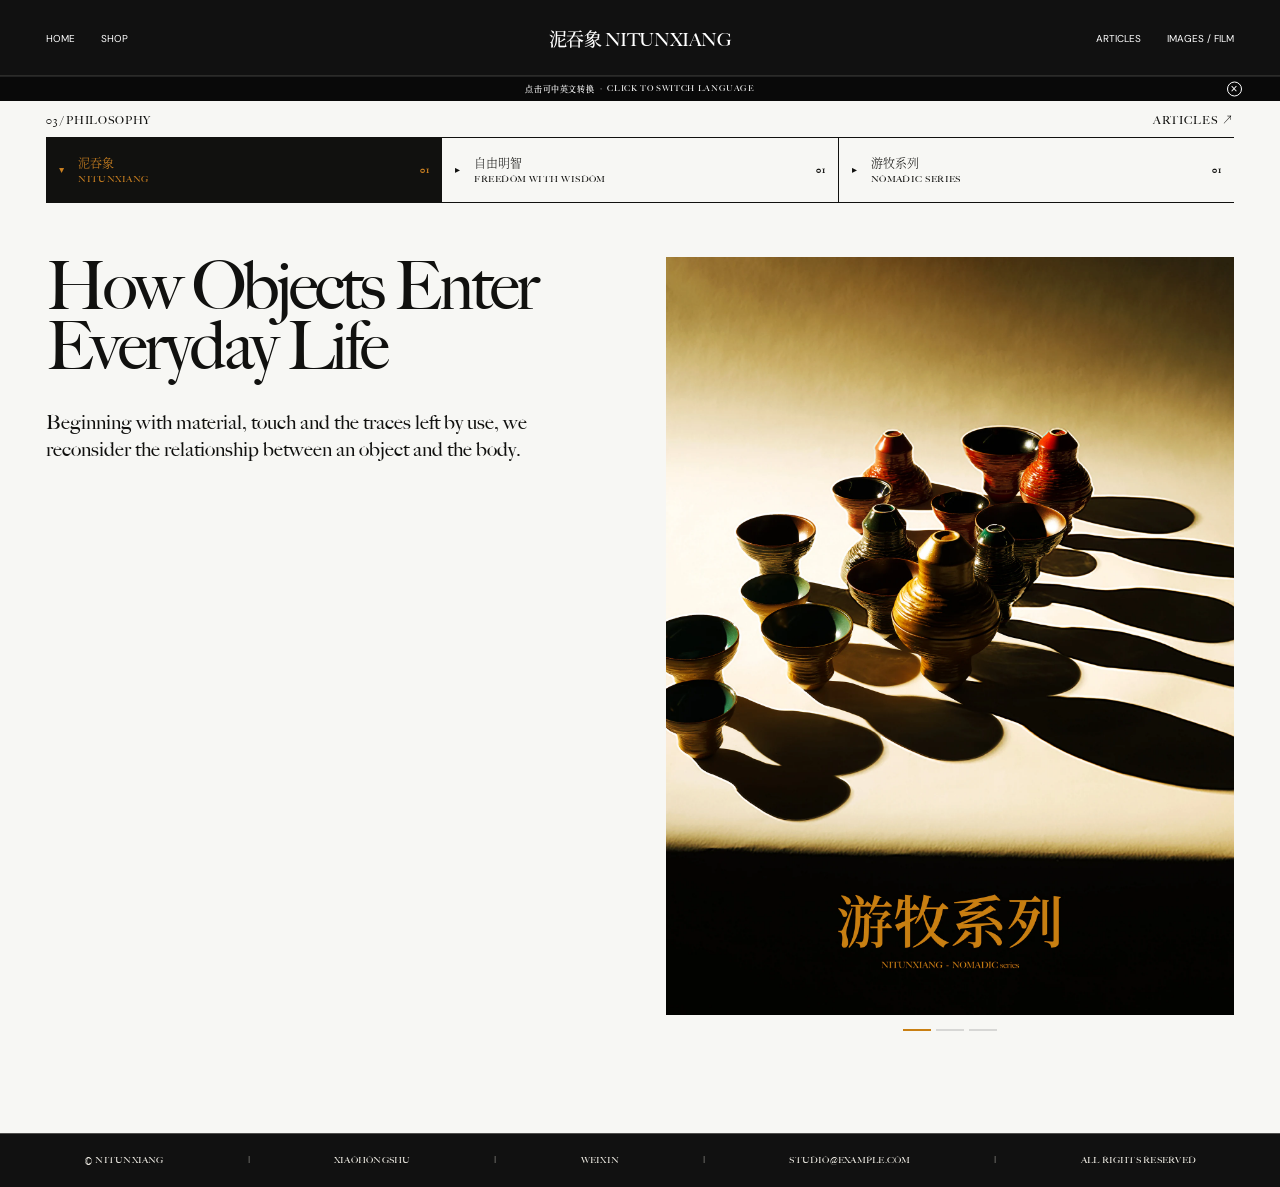
==== commit 9be3dab0: "Standardize article title typography" ====
--- a/article-detail.html
+++ b/article-detail.html
@@ -6,7 +6,7 @@
   <title>HOW OBJECTS ENTER EVERYDAY LIFE — NITUNXIANG</title>
   <link rel="stylesheet" href="editorial-pages.css?v=28">
   <link rel="stylesheet" href="brand-theme.css?v=70">
-  <link rel="stylesheet" href="article-detail.css?v=40">
+  <link rel="stylesheet" href="article-detail.css?v=41">
   <link rel="stylesheet" href="article-detail-editor.css?v=2">
   <link rel="stylesheet" href="brand-cursor.css?v=3">
   <link rel="stylesheet" href="public-site.css?v=6" />
@@ -51,7 +51,7 @@
   <div class="detail-footer-spacer" aria-hidden="true" style="display:block;width:100%;height:80px;min-height:80px;flex:0 0 80px;background:var(--paper,#f7f7f4)"></div>
   <footer class="site-footer" id="contact"><div class="footer-bottom footer-bar"><span>© NITUNXIANG</span><i aria-hidden="true">|</i><a href="#">Xiaohongshu</a><i aria-hidden="true">|</i><a href="#">Weixin</a><i aria-hidden="true">|</i><a href="mailto:studio@example.com">studio@example.com</a><i aria-hidden="true">|</i><span>ALL RIGHTS RESERVED</span></div></footer>
   <div class="ntx-custom-cursor" aria-hidden="true"><img src="assets/ntx-logo-pointer.svg" alt=""></div>
-  <script src="article-data.js?v=6"></script><script src="article-detail.js?v=22"></script><script src="article-detail-editor.js?v=17"></script><script src="content-bilingual.js?v=4"></script><script src="mobile-nav-feedback.js?v=3"></script>
+  <script src="article-data.js?v=7"></script><script src="article-detail.js?v=22"></script><script src="article-detail-editor.js?v=17"></script><script src="content-bilingual.js?v=4"></script><script src="mobile-nav-feedback.js?v=3"></script>
   <script src="brand-cursor.js?v=2"></script>
   <script src="global-footer.js?v=1"></script>
 </body>
--- a/article-detail.css
+++ b/article-detail.css
@@ -3,7 +3,7 @@
 .detail-gallery-viewport .gallery-arrow{width:34px!important;height:54px!important;background:transparent!important;color:rgba(255,255,255,.82);font-size:48px;line-height:1;border:0!important;border-radius:0!important}.detail-gallery-viewport .gallery-arrow:hover,.detail-gallery-viewport .gallery-arrow:focus-visible{color:#c97f12}.detail-gallery-viewport .gallery-arrow span{display:block;line-height:.8;transform:translateY(-2px)}
 .detail-cover figcaption{align-items:center}.gallery-pagination{display:flex;align-items:center;gap:5px}.gallery-pagination button{position:relative;width:28px;height:14px;padding:0;border:0;background:transparent;color:rgba(17,17,15,.28)}.gallery-pagination button:after{content:"";position:absolute;left:0;right:0;top:50%;border-top:1px solid currentColor;transform:translateY(-50%)}.gallery-pagination button:hover,.gallery-pagination button:focus-visible,.gallery-pagination button.is-active{color:#c97f12}.gallery-pagination button.is-active:after{border-top-width:2px}
 @media(min-width:851px){body.article-detail-page .detail-title-block{display:flex!important;flex-direction:column;justify-content:flex-start;align-items:flex-start;padding:54px 0 0!important;text-align:left!important}body.article-detail-page .detail-title-block h1{max-width:650px;font-size:clamp(48px,5.2vw,82px)!important;line-height:.9!important;letter-spacing:-.045em;text-align:left!important}body.article-detail-page .detail-introduction{max-width:560px;margin-top:42px!important;padding-top:0!important;border-top:0!important;text-align:left!important}body.article-detail-page .detail-introduction>p:first-child{font-size:20px;line-height:1.35;text-align:left!important}}
-@media(min-width:851px){body.article-detail-page .detail-introduction>p:first-child{position:relative!important;top:-100px!important}body.article-detail-page .detail-title-block h1[data-bi-language="zh"],body.article-detail-page .detail-title-block h1[lang="zh-CN"]{font-weight:700!important;line-height:1.1!important}}
+@media(min-width:851px){body.article-detail-page .detail-introduction>p:first-child{position:relative!important;top:-100px!important}body.article-detail-page .detail-title-block h1[data-bi-language="zh"],body.article-detail-page .detail-title-block h1[lang="zh-CN"]{font-weight:600!important;line-height:1.1!important}}
 @media(max-width:850px){body.article-detail-page .detail-title-block,body.article-detail-page .detail-title-block h1,body.article-detail-page .detail-introduction,body.article-detail-page .detail-introduction>p:first-child{text-align:left!important}body.article-detail-page .detail-title-block h1{font-size:clamp(44px,13vw,64px)!important;line-height:.9!important}body.article-detail-page .detail-introduction{margin-top:30px!important;padding-top:0!important;border-top:0!important}}
 @media(min-width:851px){.detail-hero{display:grid!important;grid-template-columns:minmax(0,1fr) minmax(0,1fr);column-gap:clamp(34px,4vw,68px)}.detail-hierarchy,.detail-categories{grid-column:1/-1}.detail-title-block{grid-column:1;display:block!important;padding:54px 0 0!important}.detail-type{margin:0 0 28px!important}.detail-title-block h1{font-size:clamp(68px,7.3vw,116px)!important;line-height:.8!important}.detail-introduction{margin-top:clamp(48px,6vw,90px)}.detail-cover{grid-column:2;margin-top:54px!important}.detail-cover img{width:100%;height:auto!important;aspect-ratio:3/4;object-fit:cover}}
 @media(max-width:850px){.detail-gallery-viewport{overflow-x:auto!important;overflow-y:hidden;scroll-snap-type:x mandatory;scrollbar-width:none;-webkit-overflow-scrolling:touch}.detail-gallery-viewport::-webkit-scrollbar{display:none}.detail-gallery-track{transition:none!important}.detail-gallery-track img{scroll-snap-align:start}.gallery-arrow{display:none!important}}
